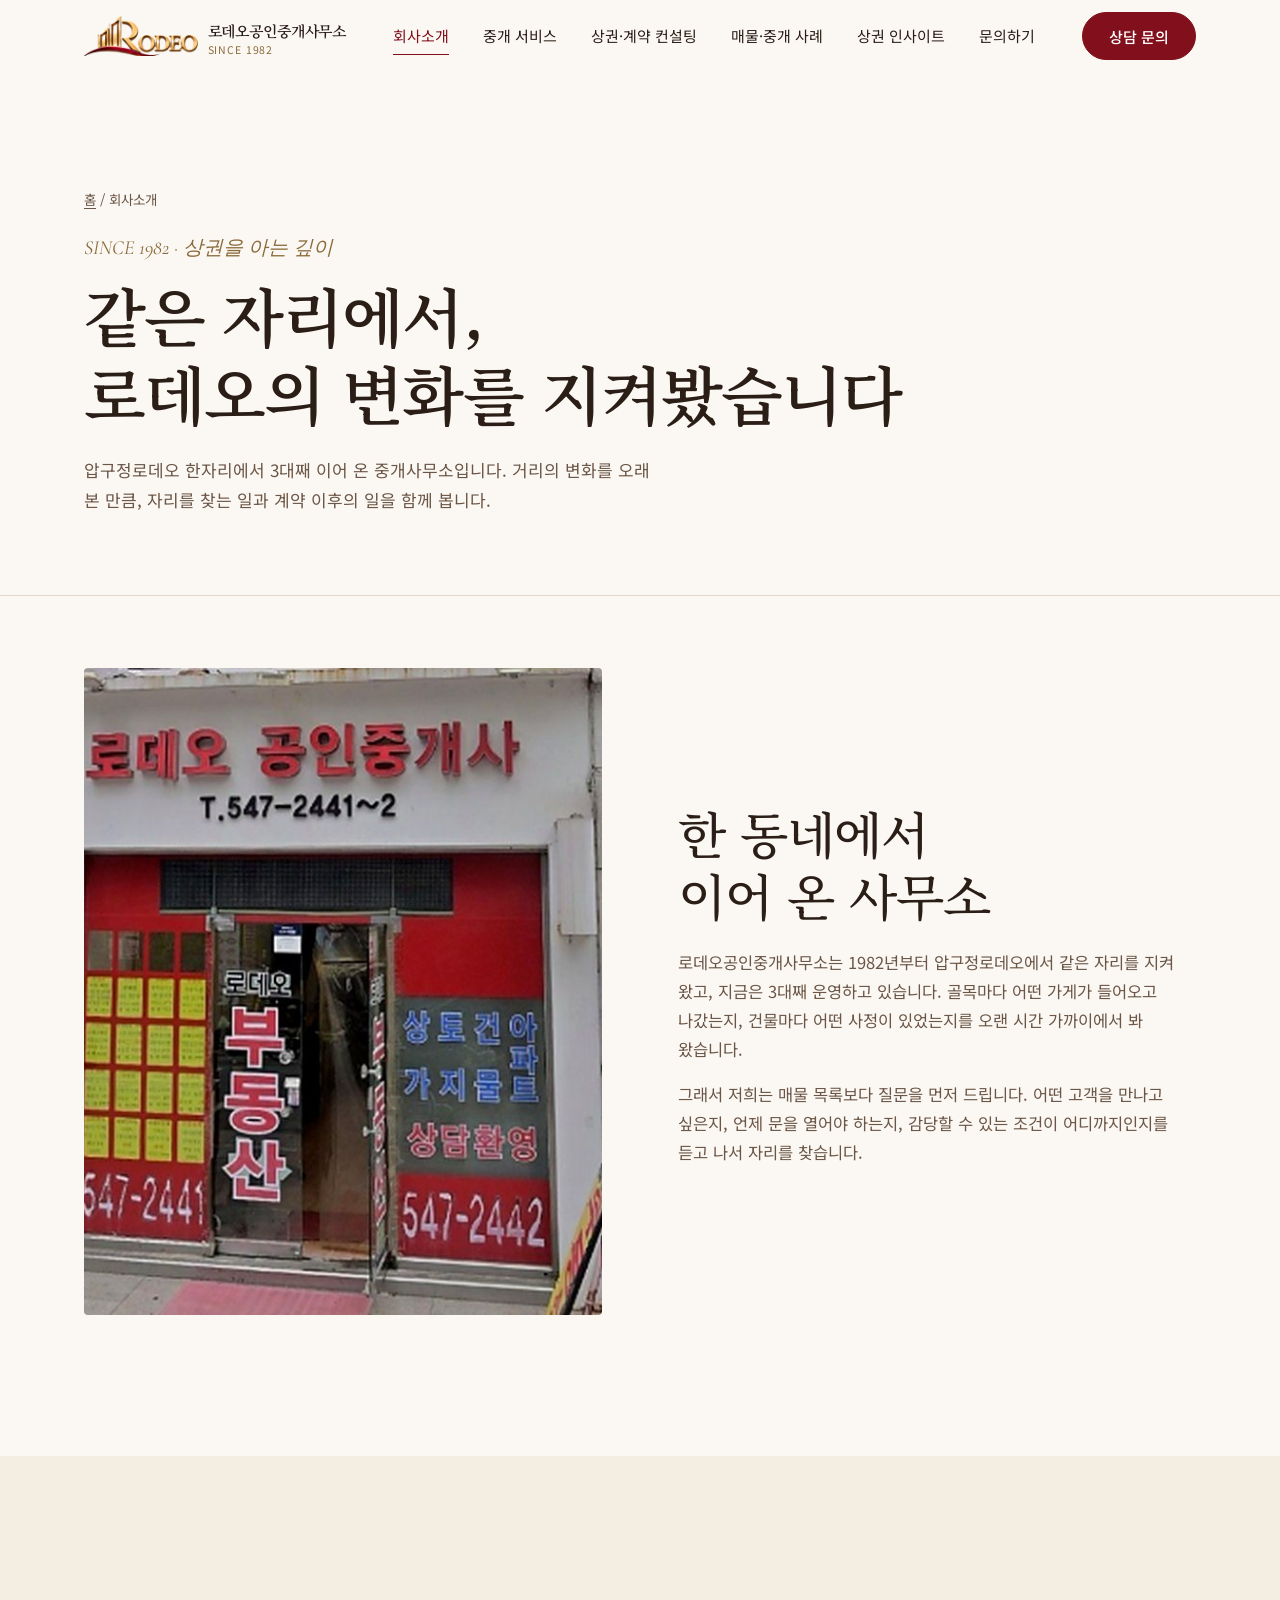
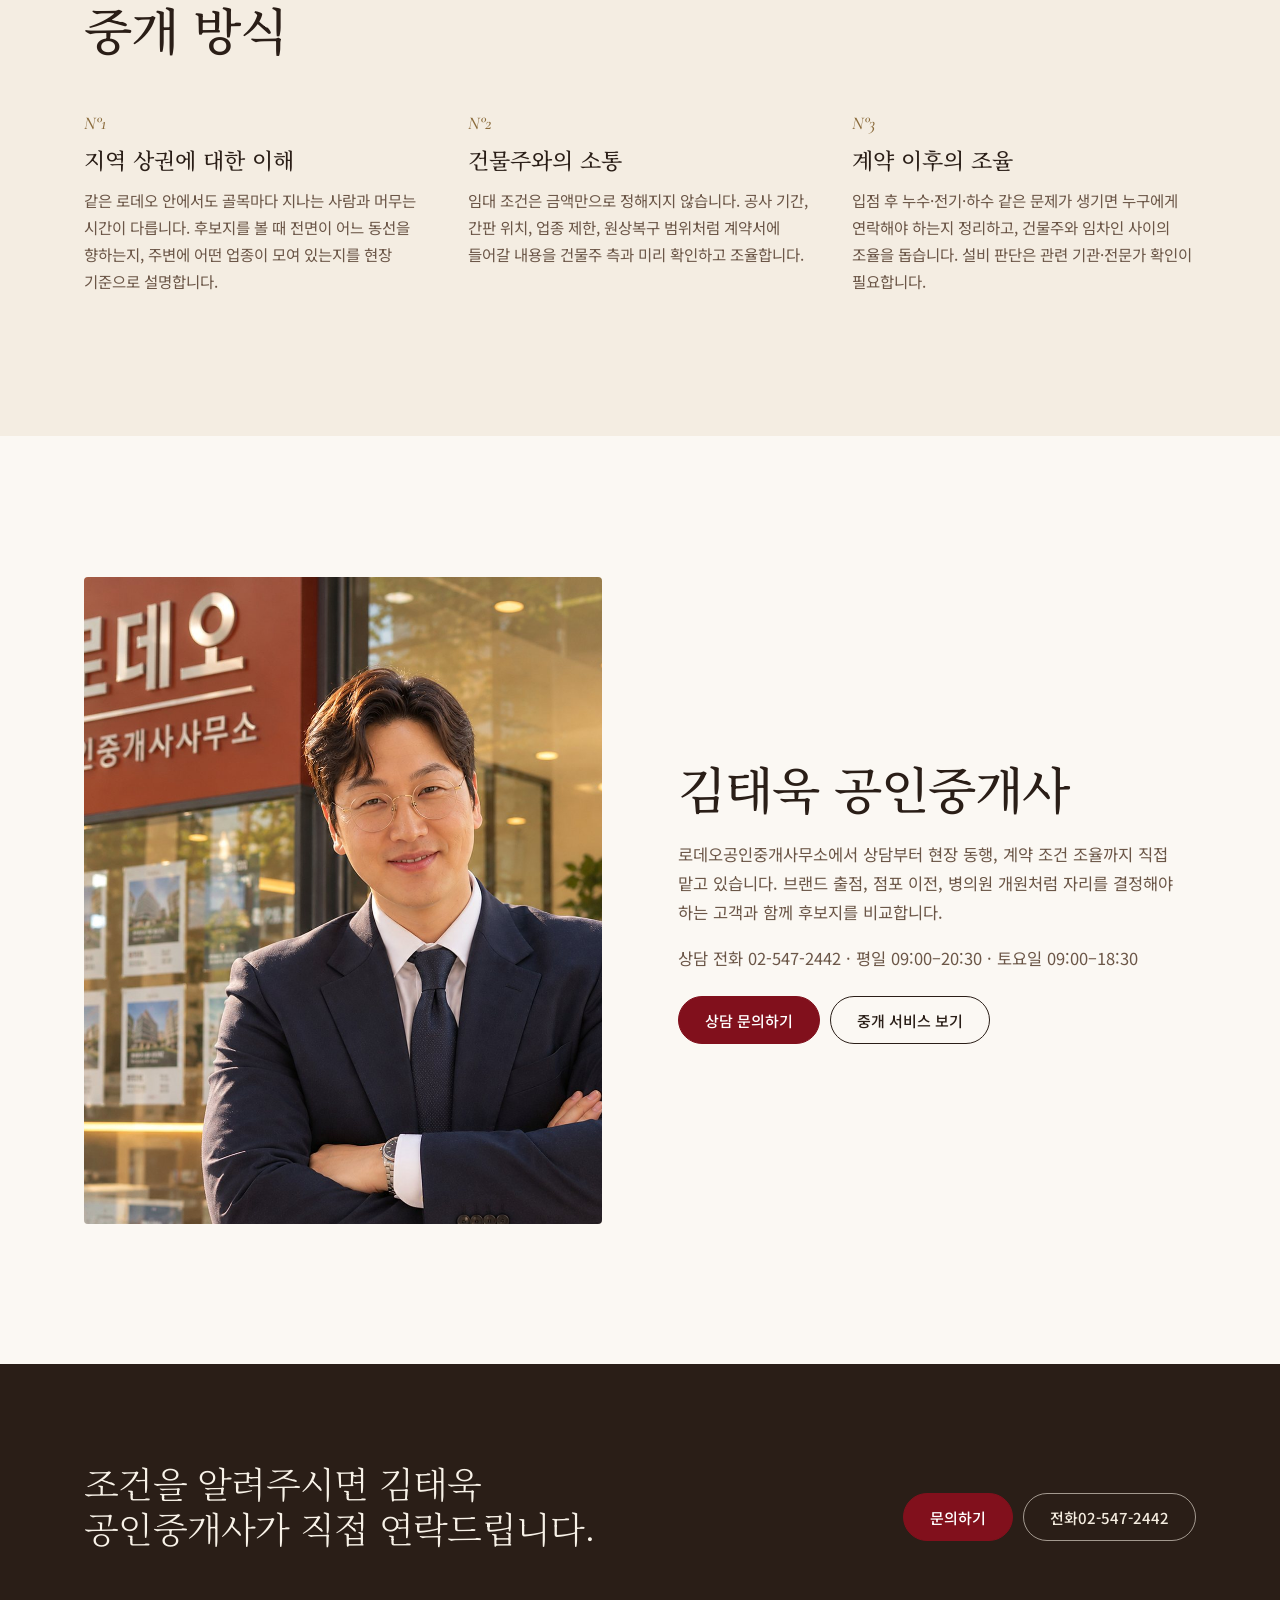
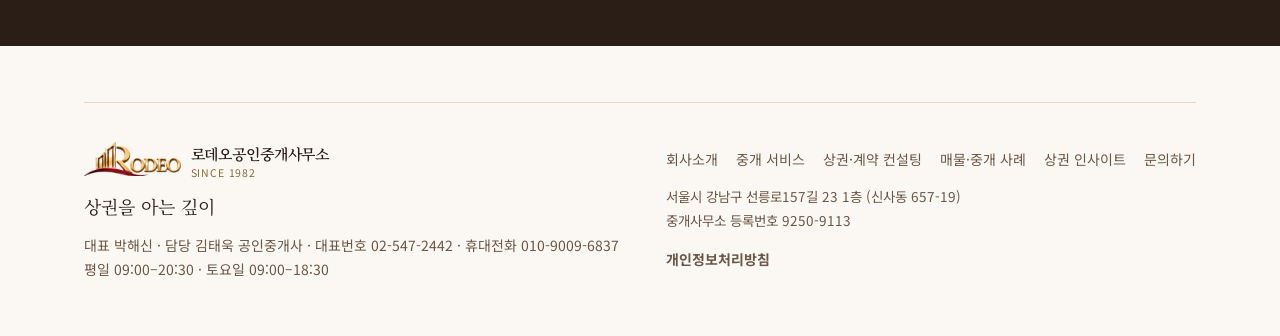
==== about.html @ 068cc987 "로데오 홈페이지 첫 배포: 7개 페이지, Pages CMS 설정, 상담 접수 연결 Co-Authored-By: Claude Opus 5.5 <noreply@anthropic.com" ====
<!DOCTYPE html>
<html lang="ko">
<head>
<meta charset="utf-8">
<meta name="viewport" content="width=device-width, initial-scale=1">
<title>회사소개 · 로데오공인중개사무소</title>
<meta name="description" content="1982년부터 압구정로데오에서 이어 온 로데오공인중개사무소의 역사와 중개 방식">
<link rel="icon" href="media/emblem-r.png">
<link rel="preconnect" href="https://fonts.googleapis.com">
<link rel="stylesheet" href="https://fonts.googleapis.com/css2?family=Cormorant+Garamond:ital,wght@0,500;1,400;1,500&family=Noto+Sans+KR:wght@400;500;700&family=Noto+Serif+KR:wght@300;400;500;600&display=swap">
<link rel="stylesheet" href="assets/site.css">
</head>
<body data-page="about">
<header class="site" id="top"><div class="wrap hd">
 <a class="logo" href="index.html" aria-label="로데오공인중개사무소 홈"><img src="media/logo-rodeo.png" alt="RODEO" width="114" height="40"><span class="lt"><span data-site="name">로데오공인중개사무소</span><small data-site="since">SINCE 1982</small></span></a>
 <nav class="main" aria-label="주 메뉴"><a href="about.html" aria-current=page>회사소개</a><a href="services.html">중개 서비스</a><a href="consulting.html">상권·계약 컨설팅</a><a href="projects.html">매물·중개 사례</a><a href="insights.html">상권 인사이트</a><a href="contact.html">문의하기</a></nav>
 <div class="hd-r"><a class="btn cta" href="contact.html">상담 문의</a><button class="menu-btn" id="menuBtn" aria-expanded="false" aria-controls="drawer">메뉴</button></div>
</div></header>
<div class="drawer" id="drawer"><a href="index.html">홈</a><a href="about.html" aria-current=page>회사소개</a><a href="services.html">중개 서비스</a><a href="consulting.html">상권·계약 컨설팅</a><a href="projects.html">매물·중개 사례</a><a href="insights.html">상권 인사이트</a><a href="contact.html">문의하기</a><a class="btn cta" href="contact.html">상담 문의</a></div>
<main>
<header class="phead" id="phead"><div class="wrap">
<p class="crumb"><a href="index.html">홈</a> / 회사소개</p>
<p class="eyebrow">SINCE 1982 · 상권을 아는 깊이</p>
<h1 class="ptitle" id="pTitle"></h1>
<p class="lead" id="pLead"></p>
</div></header>
<section class="sec"><div class="wrap split"><div id="histImg"></div><div class="prose"><h2 id="histTitle"></h2><div id="histText"></div></div></div></section>
<section class="sec tint"><div class="wrap"><h2 class="center-h">중개 방식</h2><div class="three" id="methods"></div></div></section>
<section class="sec"><div class="wrap split rev"><div class="prose"><h2 id="profTitle"></h2><div id="profText"></div>
 <p>상담 전화 <a data-tel href="tel:025472442" data-site="phone">02-547-2442</a> · <span data-site="hours"></span></p>
 <div class="acts"><a class="btn cta" href="contact.html">상담 문의하기</a><a class="btn" href="services.html">중개 서비스 보기</a></div></div><div id="profImg"></div></div></section>
<section class="ctaband"><div class="wrap ctab"><h2>조건을 알려주시면 김태욱 공인중개사가 직접 연락드립니다.</h2>
<div class="acts"><a class="btn cta" href="contact.html">문의하기</a><a class="btn light" data-tel href="tel:025472442">전화 <span data-site="phone">02-547-2442</span></a></div></div></section>
</main>
<footer><div class="wrap"><div class="ft">
 <div><a class="logo" href="index.html" aria-label="로데오공인중개사무소 홈"><img src="media/logo-rodeo.png" alt="RODEO" width="114" height="40"><span class="lt"><span data-site="name">로데오공인중개사무소</span><small data-site="since">SINCE 1982</small></span></a><p class="slogan" data-site="slogan">상권을 아는 깊이</p><p>대표 <span data-site="representative">박해신</span> · 담당 <span data-site="broker">김태욱</span> 공인중개사 · 대표번호 <a data-tel href="tel:025472442" data-site="phone">02-547-2442</a> · 휴대전화 <span data-site="mobile">010-9009-6837</span><br><span data-site="hours">평일 09:00–20:30 · 토요일 09:00–18:30</span></p></div>
 <div><nav aria-label="하단 메뉴"><a href="about.html">회사소개</a><a href="services.html">중개 서비스</a><a href="consulting.html">상권·계약 컨설팅</a><a href="projects.html">매물·중개 사례</a><a href="insights.html">상권 인사이트</a><a href="contact.html">문의하기</a></nav><p class="legal" id="legal"></p><p><a href="privacy.html"><b>개인정보처리방침</b></a></p></div>
</div></div></footer>
<div class="bar"><a class="btn" data-tel href="tel:025472442">전화하기</a><a class="btn cta" href="contact.html">상담 문의</a></div>
<script src="assets/site.js"></script>
</body>
</html>
---- assets/site.css ----
/* VOICE: 조용하고 확신 있는, 한 사람이 직접 건네는 말투 (호스트 중심 + 럭셔리 레지던스의 차분함)
   IDEA: 압구정로데오 가로수 사이로 떨어지는 오후 햇빛이 종이 건축 모형 같은 거리 위에 그늘을 드리우는 장면
   PICTURE: 흰 종이로 접은 듯한 로데오 거리 상가 파사드 모형, 그 위를 천천히 흐르는 나뭇잎 그늘, 버건디 차양 하나
   COLOUR and TYPE: 페이퍼 화이트 바탕, 에스프레소 글자, 샴페인 골드 광택 약간, 버건디는 행동 버튼에만 / Noto Serif KR 300 대형 + Noto Sans KR + Cormorant 이탤릭 N°
   LAYOUT: 넓은 여백의 에디토리얼 세로 흐름, 큰 그림과 짧은 문장이 번갈아, 서비스는 N° 카탈로그 목록 */
:root{color-scheme:light dark;
--bg:light-dark(#FBF8F3,#1E1611);--bg2:light-dark(#F4EDE2,#2A1E17);--ink:light-dark(#2A1E17,#F4ECDF);
--soft:light-dark(#6B5647,#C7B6A2);--line:light-dark(#E3D8C8,#3E2F25);--gold:#B8935A;--gold-ink:light-dark(#8A6A3A,#D2B07A);
--cta:light-dark(#81101C,#B8303C);--paper:light-dark(#FFFFFF,#E9E1D4);--shade:light-dark(rgba(67,41,26,.16),rgba(0,0,0,.42));
--serif:'Noto Serif KR',serif;--sans:'Noto Sans KR',system-ui,sans-serif;--latin:'Cormorant Garamond',serif}
:root[data-theme=light]{color-scheme:light}:root[data-theme=dark]{color-scheme:dark}
*{box-sizing:border-box;min-width:0}
html{scroll-behavior:smooth;scroll-padding-top:80px}
body{margin:0;background:var(--bg);color:var(--ink);font:400 16px/1.75 var(--sans);word-break:keep-all;overflow-x:clip}
a{color:inherit;text-decoration:none}
:focus-visible{outline:2px solid var(--cta);outline-offset:3px}
.wrap{max-width:1240px;margin:0 auto;padding:0 max(5vw,20px)}
.btn{white-space:nowrap;display:inline-flex;align-items:center;justify-content:center;min-height:48px;padding:0 26px;border-radius:999px;font:500 15px var(--sans);cursor:pointer;border:1px solid var(--ink);background:transparent;color:var(--ink);transition:background .2s,color .2s}
.btn:hover{background:var(--ink);color:var(--bg)}
.btn.cta{background:var(--cta);border-color:var(--cta);color:#fff}
.btn.cta:hover{filter:brightness(1.12);background:var(--cta);color:#fff}
.no{font:italic 500 18px var(--latin);color:var(--gold-ink)}
h2{font:300 clamp(30px,4.2vw,50px)/1.25 var(--serif);letter-spacing:-.02em;margin:0;text-wrap:balance}
.lead{font-size:17px;color:var(--soft);max-width:34em}
.ph-note{font-size:13px;color:var(--soft)}

/* header */
header.site{position:sticky;top:0;z-index:20;background:color-mix(in srgb,var(--bg) 88%,transparent);backdrop-filter:blur(10px);border-bottom:1px solid transparent;transition:border-color .3s}
header.site.scrolled{border-color:var(--line)}
.hd{display:flex;align-items:center;justify-content:space-between;height:72px}
.logo{display:flex;flex-direction:column;line-height:1}
.logo b{font:600 26px var(--latin);letter-spacing:.14em;color:var(--gold-ink)}
.logo span{font-size:10.5px;letter-spacing:.08em;color:var(--soft);margin-top:4px}
nav.main{display:flex;gap:34px;font-size:15px}
nav.main a{position:relative;padding:6px 0}
nav.main a::after{content:"";position:absolute;left:0;right:100%;bottom:0;height:1px;background:var(--ink);transition:right .25s}
nav.main a:hover::after{right:0}
.hd-r{display:flex;align-items:center;gap:14px}
.menu-btn{display:none;min-height:44px;padding:0 16px;border-radius:999px;border:1px solid var(--line);background:none;color:var(--ink);font:500 14px var(--sans);cursor:pointer}
.drawer{position:fixed;inset:72px 0 0;background:var(--bg);z-index:19;padding:32px max(5vw,20px);display:none;flex-direction:column;gap:6px}
.drawer.open{display:flex}
.drawer a{font:300 28px/1.9 var(--serif);border-bottom:1px solid var(--line)}
.drawer .btn{margin-top:24px;font-size:16px}

/* hero */
.hero{position:relative;overflow:hidden;padding:clamp(48px,8vw,110px) 0 0}
.hero .place{font:italic 400 clamp(18px,2vw,24px) var(--latin);color:var(--gold-ink);margin:0 0 28px}
.hero h1{font:300 clamp(32px,5.4vw,78px)/1.2 var(--serif);letter-spacing:-.035em;margin:0}
.hero h1 .l{display:block;overflow:hidden}
.hero h1 .l>span{display:block;animation:rise 1.1s cubic-bezier(.2,.7,.1,1) both}
.hero h1 .l:nth-child(2)>span{animation-delay:.18s}
.hero h1 .l:nth-child(3)>span{animation-delay:.36s;font-weight:400}
@keyframes rise{from{transform:translateY(105%);opacity:0}to{transform:none;opacity:1}}
.hero-row{display:flex;flex-wrap:wrap;justify-content:space-between;align-items:flex-end;gap:28px;margin-top:40px}
.hero-row .lead{margin:0;animation:fade 1s .7s both}
.hero-row .acts{display:flex;gap:10px;flex-wrap:wrap;animation:fade 1s .85s both}
@keyframes fade{from{opacity:0}to{opacity:1}}
.street{position:relative;margin-top:clamp(8px,2vw,24px);aspect-ratio:1440/440;min-height:240px}
.street svg{position:absolute;inset:0;width:100%;height:100%;display:block}
.leaves{position:absolute;inset:-6%;pointer-events:none;mix-blend-mode:multiply;filter:blur(22px);opacity:.6;animation:drift 22s ease-in-out infinite alternate}
:root[data-theme=dark] .leaves{mix-blend-mode:normal}
.leaves i{position:absolute;border-radius:50%;background:var(--shade)}
@keyframes drift{0%{transform:translate3d(0,0,0) rotate(0)}50%{transform:translate3d(-3%,1.5%,0) rotate(1.2deg)}100%{transform:translate3d(2%,-1%,0) rotate(-1deg)}}
.street .cap{position:absolute;right:max(5vw,20px);bottom:14px;font-size:12.5px;color:var(--soft);background:color-mix(in srgb,var(--bg) 80%,transparent);padding:2px 10px;border-radius:999px}

/* marquee */
.marq{border-block:1px solid var(--line);overflow:hidden;padding:22px 0;background:var(--bg2)}
.marq .tr{display:flex;width:max-content;animation:mq 46s linear infinite}
.marq p{margin:0;padding-right:56px;font:300 clamp(22px,3vw,34px) var(--serif);white-space:nowrap}
.marq p em{font:italic 400 1.05em var(--latin);color:var(--gold-ink);padding:0 22px}
@keyframes mq{to{transform:translateX(-50%)}}

/* host */
.sec{padding:clamp(72px,11vw,150px) 0}
.host{display:grid;grid-template-columns:minmax(0,5fr) minmax(0,6fr);gap:clamp(32px,6vw,96px);align-items:center}
.host h2 small{display:block;font:italic 400 22px var(--latin);color:var(--gold-ink);margin-bottom:14px;letter-spacing:0}
.host p{color:var(--soft);font-size:17px}
.facts{display:grid;grid-template-columns:repeat(2,minmax(0,1fr));gap:22px;margin:36px 0 36px;padding-top:28px;border-top:1px solid var(--line)}
.facts b{display:block;font:300 clamp(30px,3.4vw,42px)/1.1 var(--serif);color:var(--ink)}
.facts span{font-size:14px;color:var(--soft)}
.mosaic{display:grid;grid-template-columns:repeat(6,minmax(0,1fr));grid-auto-rows:minmax(70px,auto);gap:12px}
.ph{position:relative;background:linear-gradient(135deg,var(--bg2),color-mix(in srgb,var(--bg2) 70%,var(--gold) 30%));border-radius:4px;overflow:hidden;display:flex;align-items:flex-end;padding:12px}
.ph::before{content:"";position:absolute;inset:0;background:radial-gradient(60% 50% at 30% 30%,rgba(255,255,255,.35),transparent 70%)}
.ph span{position:relative;font-size:12.5px;color:var(--soft)}
.m1{grid-column:1/5;grid-row:span 4}.m2{grid-column:5/7;grid-row:span 2}.m3{grid-column:5/7;grid-row:span 2}

/* services */
.svc-head{display:flex;flex-wrap:wrap;justify-content:space-between;align-items:flex-end;gap:20px;margin-bottom:48px}
.svc{list-style:none;margin:0;padding:0;border-top:1px solid var(--ink)}
.svc li{border-bottom:1px solid var(--line)}
.svc a{display:grid;grid-template-columns:80px minmax(0,1.1fr) minmax(0,1fr) 40px;gap:24px;align-items:baseline;padding:30px 0;transition:padding .35s,background .35s}
.svc a:hover{padding-left:16px;background:var(--bg2)}
.svc h3{margin:0;font:400 clamp(22px,2.4vw,30px)/1.35 var(--serif)}
.svc p{margin:0;color:var(--soft);font-size:15.5px}
.svc .ar{justify-self:end;font:400 22px var(--latin);color:var(--gold-ink);transition:transform .3s}
.svc a:hover .ar{transform:translateX(6px)}
.svc li.core h3{font-weight:600}
.svc li.core .tag{display:inline-block;margin-left:10px;font:500 12px var(--sans);color:var(--cta);border:1px solid currentColor;border-radius:999px;padding:1px 10px;vertical-align:middle}

/* belief */
.belief{background:#2A1E17;color:#F4ECDF;position:relative;overflow:hidden}
.belief .leaves{mix-blend-mode:normal;opacity:.5;inset:-20% -6% -6%}.belief .leaves i{background:rgba(184,147,90,.18)}
.belief .q{position:relative;font:300 clamp(28px,4.4vw,56px)/1.4 var(--serif);letter-spacing:-.02em;margin:0 0 56px;max-width:18em;text-wrap:balance}
.belief .q::before{content:"“";display:block;font:400 90px/0.6 var(--latin);color:var(--gold);margin-bottom:24px}
.pillars{position:relative;display:grid;grid-template-columns:repeat(3,minmax(0,1fr));gap:40px;border-top:1px solid rgba(184,147,90,.35);padding-top:36px}
.pillars h3{margin:6px 0 8px;font:400 22px var(--serif);color:#F8F2E8}
.pillars p{margin:0;color:#C9B9A4;font-size:15px}
.pillars .no{color:var(--gold)}
.sign{position:relative;margin-top:48px;color:#C9B9A4;font-size:14px}
.sign b{font:400 20px var(--serif);color:var(--gold);margin-right:10px}

/* projects */
.prj-empty{display:grid;grid-template-columns:repeat(3,minmax(0,1fr));gap:20px;margin-top:44px}
.prj-empty .card{border:1px dashed var(--line);border-radius:4px;padding:16px}
.prj-empty .ph{aspect-ratio:4/3;margin-bottom:16px}
.prj-empty h3{margin:4px 0;font:400 19px var(--serif);color:var(--soft)}
.prj-empty p{margin:0;font-size:14px;color:var(--soft)}

/* consult */
.consult{background:var(--bg2)}
.cs{display:grid;grid-template-columns:minmax(0,5fr) minmax(0,6fr);gap:clamp(32px,6vw,96px)}
.steps{list-style:none;padding:0;margin:40px 0}
.steps li{display:flex;gap:18px;padding:16px 0;border-top:1px solid var(--line)}
.steps h4{margin:0;font:500 16px var(--sans)}
.steps p{margin:2px 0 0;font-size:14.5px;color:var(--soft)}
.tel b{display:block;font:300 34px/1.3 var(--serif)}
.tel span{font-size:14.5px;color:var(--soft)}
form{background:var(--bg);border-radius:6px;padding:clamp(24px,4vw,48px)}
form h3{margin:0 0 6px;font:400 26px var(--serif)}
.hint{margin:0 0 28px;font-size:14px;color:var(--soft)}
.grid2{display:grid;grid-template-columns:repeat(2,minmax(0,1fr));gap:16px}
.f{margin-bottom:16px}
.f label,.f .lab{display:block;font-size:14px;font-weight:500;margin-bottom:8px}
.f i{font-style:normal;color:var(--cta)}
input[type=text],input[type=tel],textarea{width:100%;font:16px var(--sans);color:var(--ink);background:transparent;border:0;border-bottom:1px solid var(--soft);padding:10px 2px;border-radius:0}
input:focus,textarea:focus{outline:none;border-bottom-color:var(--cta);box-shadow:0 1px 0 var(--cta)}
textarea{min-height:96px;resize:vertical}
.err{display:none;font-size:13px;color:var(--cta);margin-top:6px}
.f.bad .err{display:block}
.chips{display:flex;flex-wrap:wrap;gap:8px}
.chip{min-height:44px;padding:0 18px;border-radius:999px;border:1px solid var(--line);background:none;color:var(--ink);font:15px var(--sans);cursor:pointer}
.chip[aria-pressed=true]{background:var(--ink);color:var(--bg);border-color:var(--ink)}
.agree{display:flex;gap:10px;align-items:flex-start;font-size:14px;color:var(--soft);margin:22px 0}
.agree input{width:20px;height:20px;margin-top:3px;accent-color:#81101C;flex:none}
form .btn.cta{width:100%;min-height:56px;font-size:16px}
.done{display:none;padding:28px 0}
.done h3{font:400 26px var(--serif);margin:0 0 10px}
.done p{color:var(--soft);margin:0}
.demo{margin-top:14px;font-size:13px;color:var(--soft)}

footer{padding:56px 0 40px;font-size:14px;color:var(--soft)}
.ft{display:flex;flex-wrap:wrap;justify-content:space-between;gap:24px;border-top:1px solid var(--line);padding-top:36px}
.ft .pend{color:var(--cta)}
.bar{display:none}

@media(max-width:960px){
 nav.main,.hd-r .btn{display:none}.menu-btn{display:inline-flex;align-items:center}
 .host,.cs{grid-template-columns:minmax(0,1fr)}
 .svc a{grid-template-columns:56px minmax(0,1fr) 28px}.svc p{grid-column:2/3}
 .pillars,.prj-empty{grid-template-columns:minmax(0,1fr)}
}
@media(max-width:600px){
 .hero-row .acts{width:100%;flex-direction:column}
 .street{aspect-ratio:auto;height:280px}
 .grid2{grid-template-columns:minmax(0,1fr)}
 .facts b{font-size:30px}
 .bar{display:grid;grid-template-columns:1fr 1.4fr;gap:8px;position:fixed;left:0;right:0;bottom:0;z-index:18;padding:10px 14px calc(10px + env(safe-area-inset-bottom));background:var(--bg);border-top:1px solid var(--line)}
 footer{padding-bottom:110px}
 .street .cap{display:none}
}
@media(prefers-reduced-motion:reduce){*,*::before,*::after{animation:none!important;transition:none!important}html{scroll-behavior:auto}}

.logo small{font-size:10px;letter-spacing:.06em;color:var(--gold-ink);margin-top:3px}
nav.main a[aria-current=page]{color:var(--cta)}
nav.main a[aria-current=page]::after{right:0;background:var(--cta)}
.page[hidden]{display:none!important}
[tabindex="-1"]:focus{outline:none}
.phead+.sec{padding-top:clamp(40px,6vw,72px)}
.page{animation:fade .5s both}
.phead{padding:clamp(56px,9vw,120px) 0 clamp(32px,5vw,64px);border-bottom:1px solid var(--line)}
.crumb{font-size:13.5px;color:var(--soft);margin:0 0 22px}.crumb a{text-decoration:underline;text-underline-offset:3px}
.eyebrow{font:italic 400 20px var(--latin);color:var(--gold-ink);margin:0 0 14px}
.ptitle{font:600 clamp(32px,5vw,64px)/1.22 var(--serif);letter-spacing:-.03em;margin:0 0 24px;text-wrap:balance}
.sec h2,.center-h{font-weight:500}
.tint{background:var(--bg2)}
.split{display:grid;grid-template-columns:minmax(0,1fr) minmax(0,1fr);gap:clamp(32px,6vw,88px);align-items:center}
.split.rev>div:first-child{order:2}
.ph.tall{aspect-ratio:4/5}
.prose h2{margin-bottom:22px}.prose h3{font:500 20px var(--serif);margin:28px 0 10px}
.prose p{color:var(--soft);font-size:16.5px;max-width:36em}
.acts{display:flex;flex-wrap:wrap;gap:10px;margin-top:24px}
.center-h{margin-bottom:48px}
.three{display:grid;grid-template-columns:repeat(3,minmax(0,1fr));gap:40px}
.three h3{font:500 22px var(--serif);margin:8px 0 12px}.three p{color:var(--soft);margin:0;font-size:15.5px}
.ctaband{background:#2A1E17;color:#F4ECDF;padding:clamp(56px,8vw,96px) 0}
.ctab{display:flex;flex-wrap:wrap;justify-content:space-between;align-items:center;gap:24px}
.ctab h2{font-size:clamp(24px,3vw,36px);max-width:20em;color:#F8F2E8}
.btn.light{border-color:rgba(244,236,223,.6);color:#F4ECDF}.btn.light:hover{background:#F4ECDF;color:#2A1E17}
.jump{display:flex;flex-wrap:wrap;gap:8px;margin-bottom:48px}
.jump a{padding:10px 18px;border:1px solid var(--line);border-radius:999px;font-size:14.5px;min-height:44px;display:inline-flex;align-items:center}
.jump a:hover{border-color:var(--ink)}
.svcd{border-top:1px solid var(--ink);padding:44px 0 56px;scroll-margin-top:90px}
.svcd-h{display:flex;gap:20px;align-items:baseline;margin-bottom:28px}
.svcd dl{display:grid;grid-template-columns:repeat(3,minmax(0,1fr));gap:32px;margin:0 0 32px}
.svcd dt{font-weight:500;font-size:14px;color:var(--gold-ink);margin-bottom:10px}
.svcd dd{margin:0;color:var(--soft);font-size:15.5px}
.svcd ul,.checks{margin:0;padding-left:1.1em}.svcd li,.checks li{margin-bottom:6px;color:var(--soft)}
.flow{list-style:none;padding:0;margin:40px 0 0;display:grid;grid-template-columns:repeat(4,minmax(0,1fr));gap:0;counter-reset:f}
.flow li{padding:28px 24px 28px 0;border-top:2px solid var(--ink);position:relative}
.flow li+li{padding-left:24px;border-left:1px solid var(--line)}
.flow h3{font:500 20px/1.4 var(--serif);margin:10px 0 10px}.flow p{margin:0;color:var(--soft);font-size:15px}
.scroll{overflow-x:auto;margin-top:28px}
.cmp{width:100%;border-collapse:collapse;min-width:640px;font-size:15px}
.cmp th,.cmp td{text-align:left;padding:16px 14px;border-bottom:1px solid var(--line);vertical-align:top}
.cmp th{font-weight:500;font-size:14px;color:var(--gold-ink);border-bottom:1px solid var(--ink)}
.cmp td:first-child{font-weight:500;white-space:nowrap}
.cmp td.blank{color:var(--soft);font-style:italic;background:color-mix(in srgb,var(--bg) 60%,transparent)}
.note{font-size:13.5px;color:var(--soft);border-left:2px solid var(--gold);padding-left:12px;margin:18px 0}
.filters{display:flex;flex-wrap:wrap;gap:8px;margin-bottom:32px}
.filters button{min-height:44px;padding:0 18px;border-radius:999px;border:1px solid var(--line);background:none;color:var(--ink);font:15px var(--sans);cursor:pointer}
.filters button[aria-selected=true]{background:var(--ink);color:var(--bg);border-color:var(--ink)}
.cases{display:grid;grid-template-columns:repeat(3,minmax(0,1fr));gap:24px}
.ccard{display:block;border:1px solid var(--line);border-radius:4px;overflow:hidden;background:var(--bg)}
.ccard .bd{padding:18px 20px 22px}.ccard h3{font:500 19px/1.45 var(--serif);margin:6px 0 8px}.ccard p{margin:0;font-size:14.5px;color:var(--soft)}
.ccard:hover h3{text-decoration:underline;text-underline-offset:4px}
.empty{color:var(--soft);padding:24px 0}
.case{align-items:start;margin-top:36px}
.poster{position:relative;display:block;width:100%;padding:0;border:0;background:none;cursor:zoom-in;border-radius:4px;overflow:hidden}
.poster .zoom{position:absolute;right:12px;top:12px;background:var(--ink);color:var(--bg);font-size:13px;padding:6px 12px;border-radius:999px}
.thumbs{display:grid;grid-template-columns:1fr 1fr;gap:12px;margin-top:12px}
.spec{display:grid;grid-template-columns:repeat(2,minmax(0,1fr));gap:0;margin:0;border-top:1px solid var(--line)}
.spec div{padding:12px 0;border-bottom:1px solid var(--line)}
.spec dt{font-size:13px;color:var(--gold-ink)}.spec dd{margin:2px 0 0;font-size:16px}
.spec .pending{color:var(--cta);font-size:14px}
.lightbox{position:fixed;inset:0;z-index:50;background:rgba(20,14,10,.82);display:flex;align-items:center;justify-content:center;padding:20px}
.lightbox[hidden]{display:none}
.lb-in{width:min(520px,100%);position:relative}
.lb-in .ph{background:#F4EDE2}
.lb-x{position:absolute;top:-56px;right:0;color:#fff;border-color:#fff}
.acards{display:grid;grid-template-columns:repeat(3,minmax(0,1fr));gap:24px}
.acard{border-top:2px solid var(--ink);padding:24px 0}
.acard h3{font:500 22px/1.45 var(--serif);margin:10px 0 12px}.acard p{color:var(--soft);font-size:15px;margin:0 0 18px}
.more{font-weight:500;border-bottom:1px solid currentColor;padding-bottom:2px}
.article{max-width:760px}
.atitle{font:600 clamp(28px,4vw,44px)/1.3 var(--serif)!important;margin:0 0 16px}
.abody h3{margin-top:36px}
.privacy{margin-top:40px;padding-top:24px;border-top:1px solid var(--line)}
.privacy h3{font:500 18px var(--serif);margin:0 0 8px}.privacy p{color:var(--soft);font-size:14.5px}
select{width:100%;font:16px var(--sans);color:var(--ink);background:transparent;border:0;border-bottom:1px solid var(--soft);padding:10px 2px;min-height:44px}
.draft{margin-top:28px;padding-top:24px;border-top:1px solid var(--line)}
.status{font-weight:500;padding:10px 14px;border-radius:4px;background:var(--bg2);margin:0 0 14px}
.status.sent{color:var(--cta)}
#draftText{min-height:180px;border:1px solid var(--line);padding:12px;border-radius:4px;font-size:15px}
.teaser{display:grid;grid-template-columns:minmax(0,1.2fr) minmax(0,1fr);gap:40px;align-items:center}
.teaser h3{font:500 clamp(22px,2.6vw,30px)/1.4 var(--serif);margin:8px 0 10px}.teaser p{color:var(--soft)}
.teaser:hover h3{text-decoration:underline;text-underline-offset:5px}
.mcta{background:var(--bg);border-radius:6px;padding:clamp(24px,4vw,48px);align-self:start}
.mcta h3{font:500 26px var(--serif);margin:0 0 10px}.mcta p{color:var(--soft)}
footer .slogan{font:400 18px var(--serif);color:var(--ink);margin:14px 0 4px}
footer nav{display:flex;flex-wrap:wrap;gap:6px 18px;margin-top:8px}
@media(max-width:960px){.split,.teaser{grid-template-columns:minmax(0,1fr)}.split.rev>div:first-child{order:0}
 .three,.svcd dl,.cases,.acards{grid-template-columns:minmax(0,1fr)}
 .flow{grid-template-columns:repeat(2,minmax(0,1fr))}.flow li:nth-child(3){padding-left:0;border-left:0}}
@media(max-width:600px){.flow{grid-template-columns:minmax(0,1fr)}.flow li,.flow li+li{padding-left:0;border-left:0}.spec{grid-template-columns:minmax(0,1fr)}.ctab .acts{width:100%}}

.logo{flex-direction:row;align-items:center;gap:10px}
.logo img{height:40px;width:auto}
.logo .lt{display:flex;flex-direction:column;line-height:1.1}
.logo .lt span{font:600 15px var(--serif);color:var(--ink);letter-spacing:-.01em;margin:0}
.logo .lt small{font-size:10.5px;color:var(--gold-ink);letter-spacing:.08em;margin-top:3px}
.img{display:block;width:100%;height:100%;object-fit:cover;object-position:center 22%;border-radius:4px;background:var(--bg2)}
.img.tall{aspect-ratio:4/5;height:auto}.img.r43{aspect-ratio:4/3;height:auto}.img.r34{aspect-ratio:3/4;height:auto}.img.r169{aspect-ratio:16/9;height:auto}
.mosaic{grid-auto-rows:auto}.mosaic .m1{grid-column:1/5;aspect-ratio:4/5;height:auto}.mosaic .m2{grid-column:5/7;align-self:end;aspect-ratio:3/4;height:auto}
.loadfail{background:#81101C;color:#fff;padding:12px 20px;margin:0;text-align:center}
.sources{margin-top:32px;padding-top:16px;border-top:1px solid var(--line)}.sources h3{font:500 16px var(--sans)}.sources li{color:var(--soft);font-size:14.5px}
.svcimg{margin-bottom:24px;max-width:520px}
.poster:disabled{cursor:default}
.lb-in img{width:100%;max-height:82vh;object-fit:contain;display:block;border-radius:4px;background:#F4EDE2}
footer .logo img{height:34px}
[hidden]{display:none!important}
[data-site=phone],[data-site=mobile]{white-space:nowrap}
.done:not([hidden]){display:block}
.hp{position:absolute;left:-9999px;width:1px;height:1px;overflow:hidden}
.fh{font:500 26px var(--serif)!important;margin:0 0 6px}
.consent details{margin:8px 0 4px;font-size:14.5px}.consent summary{cursor:pointer;color:var(--soft);text-decoration:underline;text-underline-offset:3px;min-height:32px}
.ctable{margin:12px 0 0;border-top:1px solid var(--line)}.ctable div{display:grid;grid-template-columns:7em minmax(0,1fr);gap:12px;padding:10px 0;border-bottom:1px solid var(--line)}
.ctable dt{color:var(--gold-ink);font-size:13.5px}.ctable dd{margin:0;font-size:14.5px}
.status{margin:16px 0 0}.status.ok{background:#E7F1E4;color:#24451C}.status.bad{background:#F6E1E1;color:#81101C}
.done h3{font:500 24px var(--serif);margin:0 0 8px}
.legal{font-size:13.5px}
.policy{max-width:820px}.policy h2{font:500 22px var(--serif)!important;margin:40px 0 12px}.policy table{width:100%;min-width:560px;border-collapse:collapse;font-size:14.5px;margin:8px 0}.policy th,.policy td{border-bottom:1px solid var(--line);padding:10px 8px;text-align:left;vertical-align:top}.policy th{color:var(--gold-ink);font-weight:500}.policy p,.policy li{color:var(--soft)}
.emblem{width:88px;height:auto;margin-bottom:12px;border-radius:8px}
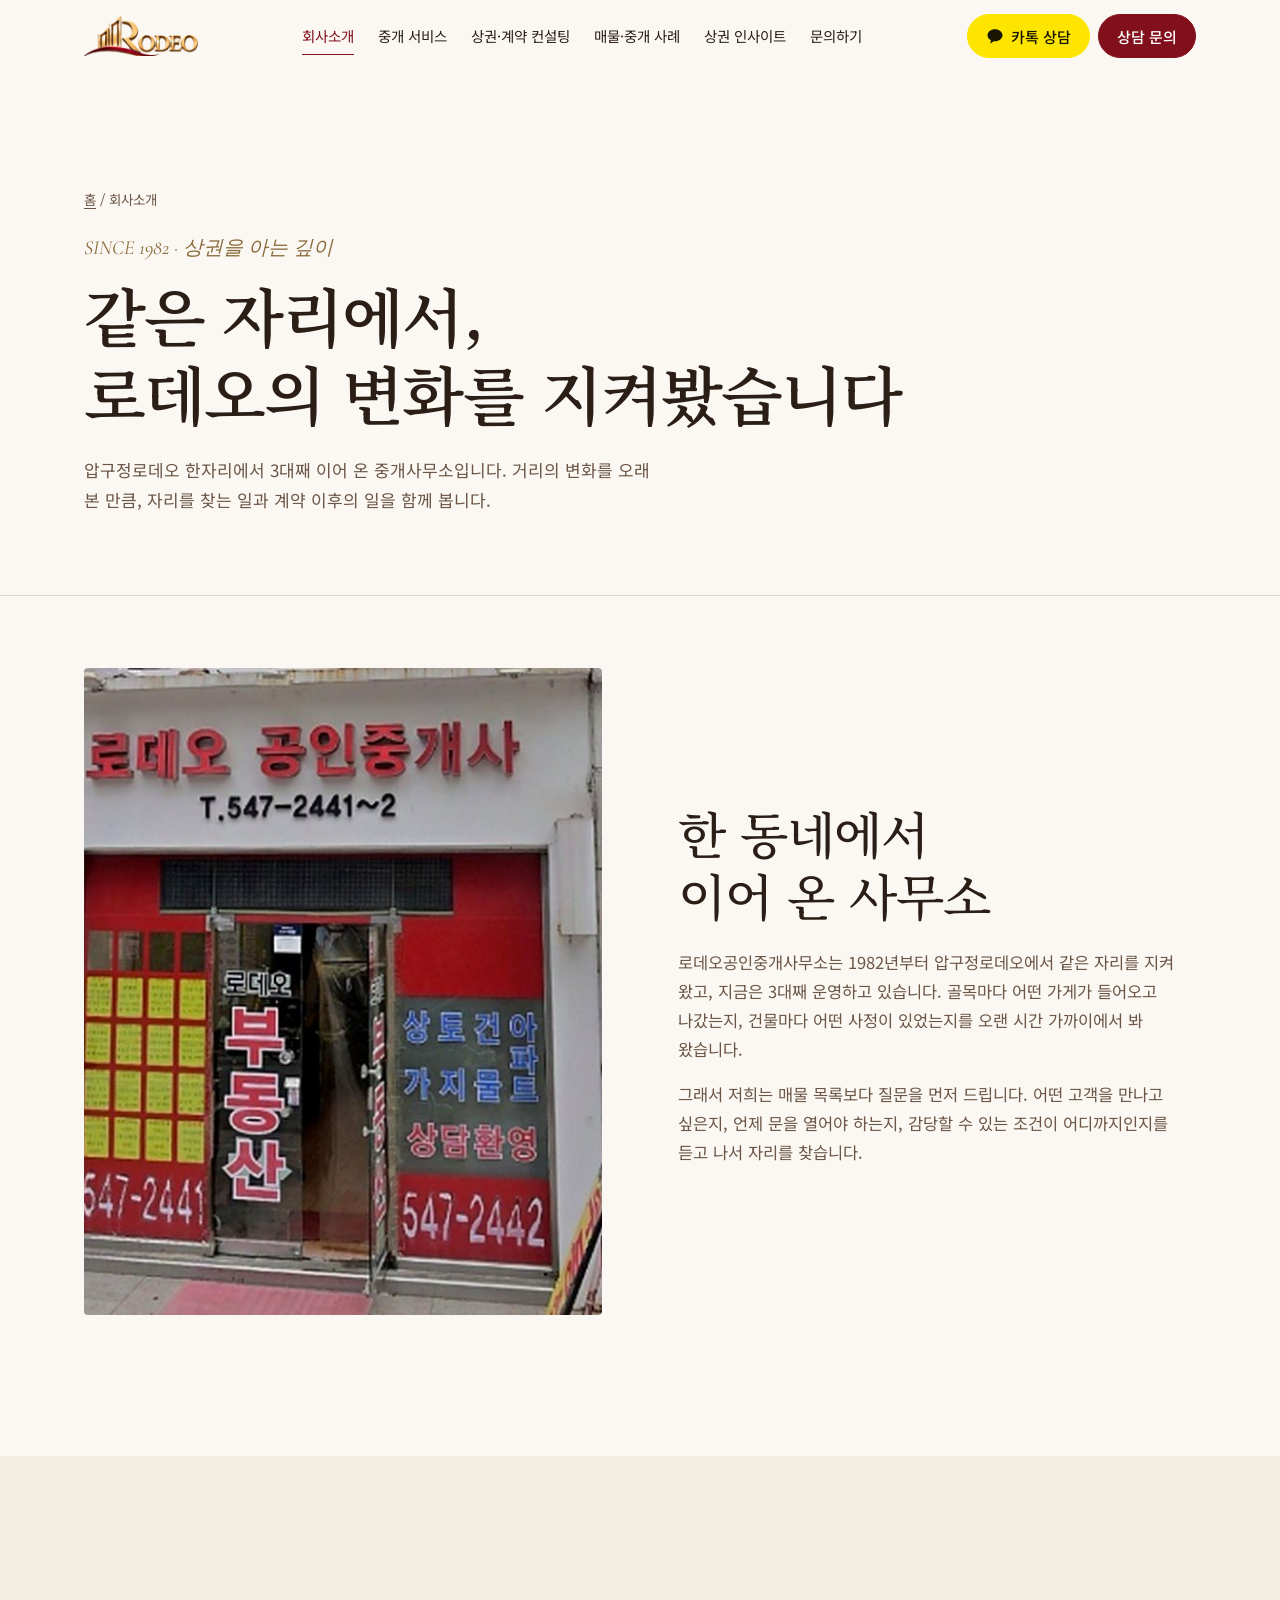
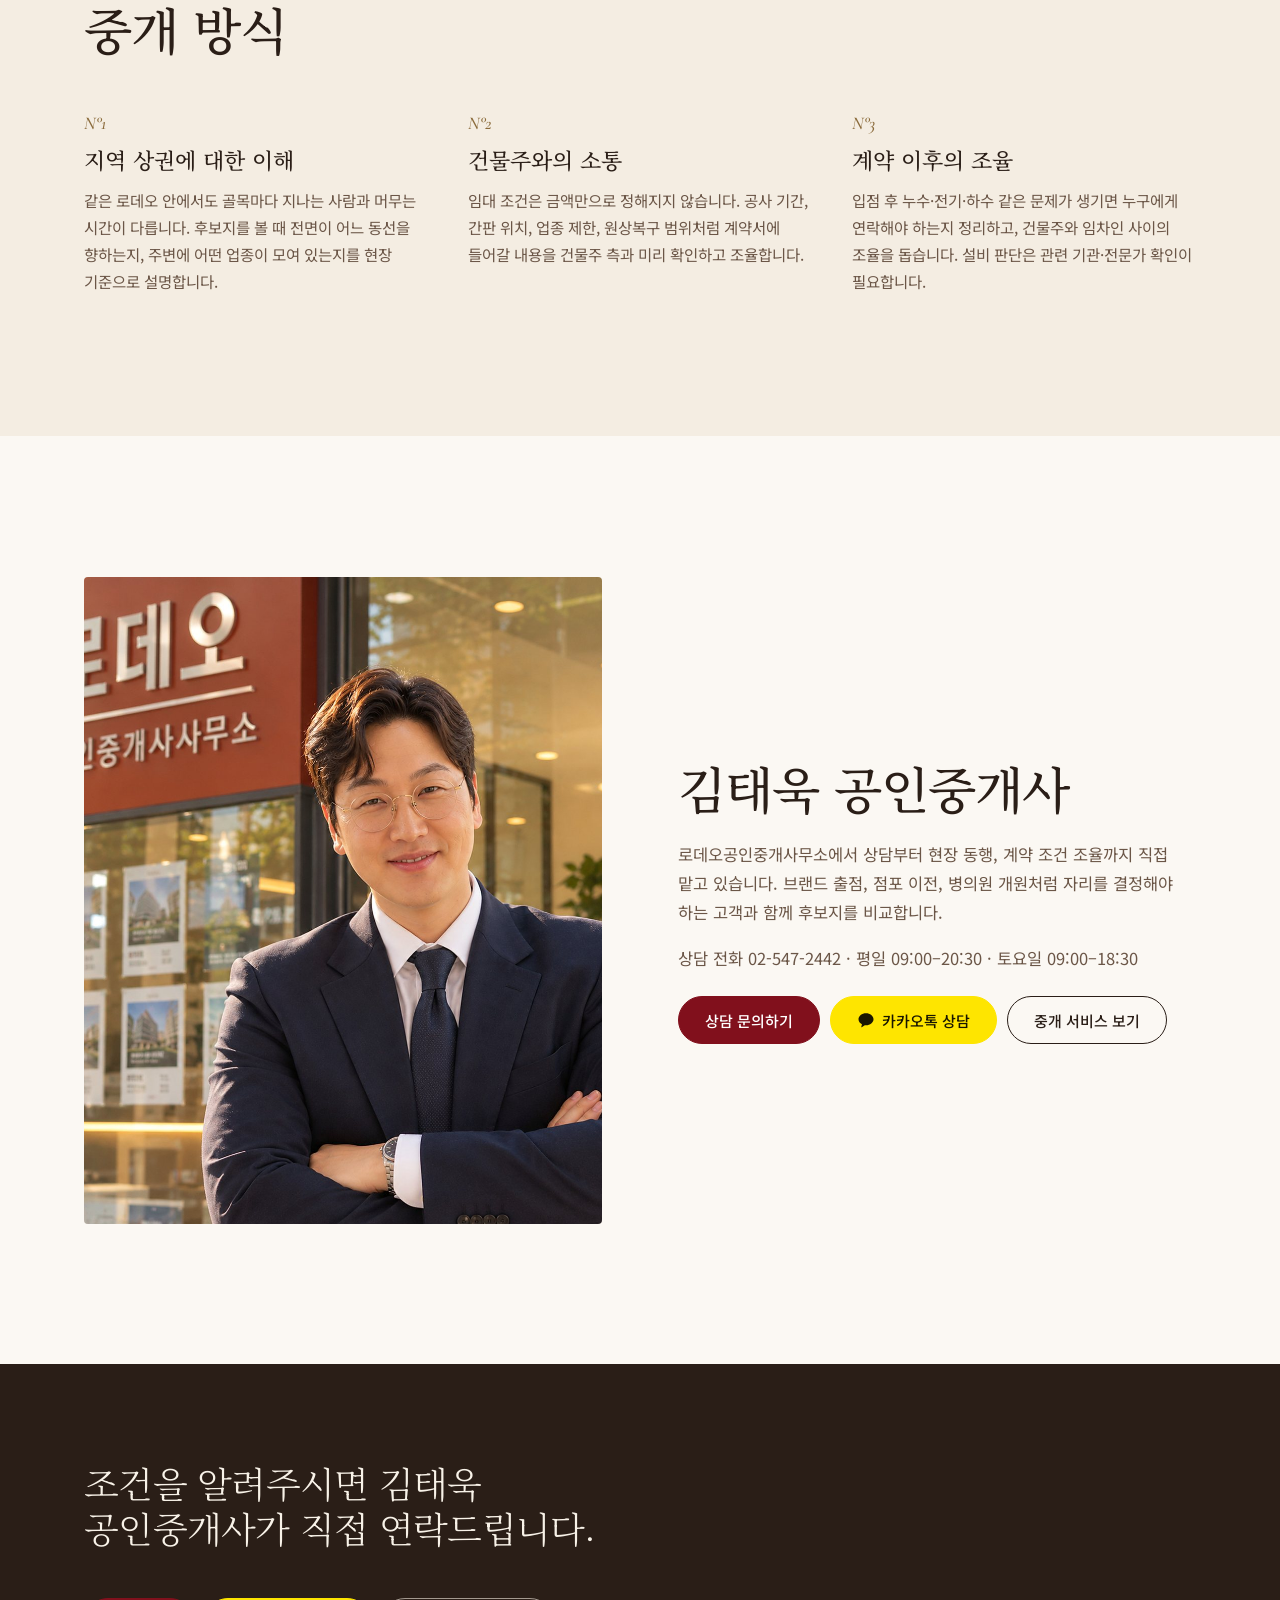
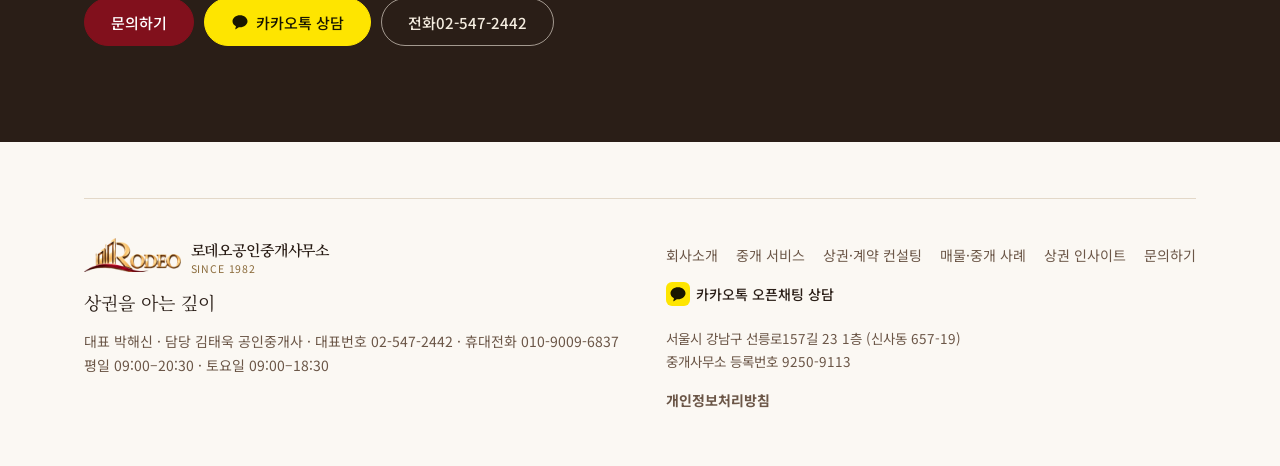
==== commit 3053d7f6: "카카오톡 오픈채팅 상담 연결: 상단·모바일 하단 바·첫 화면·문의 페이지·하단 상담 영역·푸터 Co-Authored-By: Claude Opus 5.5 <noreply@anthro" ====
--- a/about.html
+++ b/about.html
@@ -14,9 +14,9 @@
 <header class="site" id="top"><div class="wrap hd">
  <a class="logo" href="index.html" aria-label="로데오공인중개사무소 홈"><img src="media/logo-rodeo.png" alt="RODEO" width="114" height="40"><span class="lt"><span data-site="name">로데오공인중개사무소</span><small data-site="since">SINCE 1982</small></span></a>
  <nav class="main" aria-label="주 메뉴"><a href="about.html" aria-current=page>회사소개</a><a href="services.html">중개 서비스</a><a href="consulting.html">상권·계약 컨설팅</a><a href="projects.html">매물·중개 사례</a><a href="insights.html">상권 인사이트</a><a href="contact.html">문의하기</a></nav>
- <div class="hd-r"><a class="btn cta" href="contact.html">상담 문의</a><button class="menu-btn" id="menuBtn" aria-expanded="false" aria-controls="drawer">메뉴</button></div>
+ <div class="hd-r"><a class="btn kakao" data-kakao href="https://open.kakao.com/o/se3nXtYi" target="_blank" rel="noopener"><svg class="ki" viewBox="0 0 24 24" aria-hidden="true"><path d="M12 3C6.5 3 2 6.6 2 11c0 2.8 1.8 5.3 4.6 6.7L5.7 21.2c-.1.3.3.6.6.4l4.1-2.7c.5.1 1 .1 1.6.1 5.5 0 10-3.6 10-8S17.5 3 12 3z" fill="currentColor"/></svg><span>카톡 상담</span></a><a class="btn cta" href="contact.html">상담 문의</a><button class="menu-btn" id="menuBtn" aria-expanded="false" aria-controls="drawer">메뉴</button></div>
 </div></header>
-<div class="drawer" id="drawer"><a href="index.html">홈</a><a href="about.html" aria-current=page>회사소개</a><a href="services.html">중개 서비스</a><a href="consulting.html">상권·계약 컨설팅</a><a href="projects.html">매물·중개 사례</a><a href="insights.html">상권 인사이트</a><a href="contact.html">문의하기</a><a class="btn cta" href="contact.html">상담 문의</a></div>
+<div class="drawer" id="drawer"><a href="index.html">홈</a><a href="about.html" aria-current=page>회사소개</a><a href="services.html">중개 서비스</a><a href="consulting.html">상권·계약 컨설팅</a><a href="projects.html">매물·중개 사례</a><a href="insights.html">상권 인사이트</a><a href="contact.html">문의하기</a><a class="btn kakao" data-kakao href="https://open.kakao.com/o/se3nXtYi" target="_blank" rel="noopener"><svg class="ki" viewBox="0 0 24 24" aria-hidden="true"><path d="M12 3C6.5 3 2 6.6 2 11c0 2.8 1.8 5.3 4.6 6.7L5.7 21.2c-.1.3.3.6.6.4l4.1-2.7c.5.1 1 .1 1.6.1 5.5 0 10-3.6 10-8S17.5 3 12 3z" fill="currentColor"/></svg><span>카카오톡으로 상담하기</span></a><a class="btn cta" href="contact.html">상담 문의</a></div>
 <main>
 <header class="phead" id="phead"><div class="wrap">
 <p class="crumb"><a href="index.html">홈</a> / 회사소개</p>
@@ -28,15 +28,15 @@
 <section class="sec tint"><div class="wrap"><h2 class="center-h">중개 방식</h2><div class="three" id="methods"></div></div></section>
 <section class="sec"><div class="wrap split rev"><div class="prose"><h2 id="profTitle"></h2><div id="profText"></div>
  <p>상담 전화 <a data-tel href="tel:025472442" data-site="phone">02-547-2442</a> · <span data-site="hours"></span></p>
- <div class="acts"><a class="btn cta" href="contact.html">상담 문의하기</a><a class="btn" href="services.html">중개 서비스 보기</a></div></div><div id="profImg"></div></div></section>
+ <div class="acts"><a class="btn cta" href="contact.html">상담 문의하기</a><a class="btn kakao" data-kakao href="https://open.kakao.com/o/se3nXtYi" target="_blank" rel="noopener"><svg class="ki" viewBox="0 0 24 24" aria-hidden="true"><path d="M12 3C6.5 3 2 6.6 2 11c0 2.8 1.8 5.3 4.6 6.7L5.7 21.2c-.1.3.3.6.6.4l4.1-2.7c.5.1 1 .1 1.6.1 5.5 0 10-3.6 10-8S17.5 3 12 3z" fill="currentColor"/></svg><span>카카오톡 상담</span></a><a class="btn" href="services.html">중개 서비스 보기</a></div></div><div id="profImg"></div></div></section>
 <section class="ctaband"><div class="wrap ctab"><h2>조건을 알려주시면 김태욱 공인중개사가 직접 연락드립니다.</h2>
-<div class="acts"><a class="btn cta" href="contact.html">문의하기</a><a class="btn light" data-tel href="tel:025472442">전화 <span data-site="phone">02-547-2442</span></a></div></div></section>
+<div class="acts"><a class="btn cta" href="contact.html">문의하기</a><a class="btn kakao" data-kakao href="https://open.kakao.com/o/se3nXtYi" target="_blank" rel="noopener"><svg class="ki" viewBox="0 0 24 24" aria-hidden="true"><path d="M12 3C6.5 3 2 6.6 2 11c0 2.8 1.8 5.3 4.6 6.7L5.7 21.2c-.1.3.3.6.6.4l4.1-2.7c.5.1 1 .1 1.6.1 5.5 0 10-3.6 10-8S17.5 3 12 3z" fill="currentColor"/></svg><span>카카오톡 상담</span></a><a class="btn light" data-tel href="tel:025472442">전화 <span data-site="phone">02-547-2442</span></a></div></div></section>
 </main>
 <footer><div class="wrap"><div class="ft">
  <div><a class="logo" href="index.html" aria-label="로데오공인중개사무소 홈"><img src="media/logo-rodeo.png" alt="RODEO" width="114" height="40"><span class="lt"><span data-site="name">로데오공인중개사무소</span><small data-site="since">SINCE 1982</small></span></a><p class="slogan" data-site="slogan">상권을 아는 깊이</p><p>대표 <span data-site="representative">박해신</span> · 담당 <span data-site="broker">김태욱</span> 공인중개사 · 대표번호 <a data-tel href="tel:025472442" data-site="phone">02-547-2442</a> · 휴대전화 <span data-site="mobile">010-9009-6837</span><br><span data-site="hours">평일 09:00–20:30 · 토요일 09:00–18:30</span></p></div>
- <div><nav aria-label="하단 메뉴"><a href="about.html">회사소개</a><a href="services.html">중개 서비스</a><a href="consulting.html">상권·계약 컨설팅</a><a href="projects.html">매물·중개 사례</a><a href="insights.html">상권 인사이트</a><a href="contact.html">문의하기</a></nav><p class="legal" id="legal"></p><p><a href="privacy.html"><b>개인정보처리방침</b></a></p></div>
+ <div><nav aria-label="하단 메뉴"><a href="about.html">회사소개</a><a href="services.html">중개 서비스</a><a href="consulting.html">상권·계약 컨설팅</a><a href="projects.html">매물·중개 사례</a><a href="insights.html">상권 인사이트</a><a href="contact.html">문의하기</a></nav><p><a class="klink" data-kakao href="https://open.kakao.com/o/se3nXtYi" target="_blank" rel="noopener"><svg class="ki" viewBox="0 0 24 24" aria-hidden="true"><path d="M12 3C6.5 3 2 6.6 2 11c0 2.8 1.8 5.3 4.6 6.7L5.7 21.2c-.1.3.3.6.6.4l4.1-2.7c.5.1 1 .1 1.6.1 5.5 0 10-3.6 10-8S17.5 3 12 3z" fill="currentColor"/></svg>카카오톡 오픈채팅 상담</a></p><p class="legal" id="legal"></p><p><a href="privacy.html"><b>개인정보처리방침</b></a></p></div>
 </div></div></footer>
-<div class="bar"><a class="btn" data-tel href="tel:025472442">전화하기</a><a class="btn cta" href="contact.html">상담 문의</a></div>
+<div class="bar"><a class="btn" data-tel href="tel:025472442">전화</a><a class="btn kakao" data-kakao href="https://open.kakao.com/o/se3nXtYi" target="_blank" rel="noopener"><svg class="ki" viewBox="0 0 24 24" aria-hidden="true"><path d="M12 3C6.5 3 2 6.6 2 11c0 2.8 1.8 5.3 4.6 6.7L5.7 21.2c-.1.3.3.6.6.4l4.1-2.7c.5.1 1 .1 1.6.1 5.5 0 10-3.6 10-8S17.5 3 12 3z" fill="currentColor"/></svg><span>카톡 상담</span></a><a class="btn cta" href="contact.html">상담 신청</a></div>
 <script src="assets/site.js"></script>
 </body>
 </html>
--- a/assets/site.css
+++ b/assets/site.css
@@ -279,6 +279,18 @@
 .lb-in img{width:100%;max-height:82vh;object-fit:contain;display:block;border-radius:4px;background:#F4EDE2}
 footer .logo img{height:34px}
 [hidden]{display:none!important}
+.btn.kakao{background:#FEE500;border-color:#FEE500;color:#191600;gap:7px}.btn.kakao:hover{background:#F5DC00;border-color:#F5DC00;color:#191600}
+.ki{width:18px;height:18px;flex:none}
+nav.main{gap:24px}nav.main a{white-space:nowrap;font-size:14.5px}.hd-r{gap:8px}.hd-r .btn{padding:0 18px;min-height:44px}
+@media(max-width:1300px){header.site .logo .lt{display:none}}
+@media(max-width:1120px){nav.main,.hd-r .btn{display:none}.menu-btn{display:inline-flex;align-items:center}}
+.klink{display:inline-flex;align-items:center;gap:6px;font-weight:500;color:var(--ink)}.klink .ki{color:#191600;background:#FEE500;border-radius:6px;padding:3px;width:24px;height:24px}
+.kcard{display:flex;align-items:center;gap:14px;background:#FEE500;color:#191600;border-radius:12px;padding:18px 20px;margin-bottom:28px;min-height:72px}
+.kcard .ki{width:34px;height:34px}.kcard span{display:flex;flex-direction:column;flex:1}.kcard b{font:600 18px var(--sans)}.kcard small{font-size:13.5px;opacity:.8}
+.kcard em{font-style:normal;font-weight:600;font-size:14px;background:#191600;color:#FEE500;border-radius:999px;padding:6px 14px}
+.kcard:hover{background:#F5DC00}
+.drawer .btn.kakao{margin-top:24px}.drawer .btn.kakao+.btn{margin-top:10px}
+@media(max-width:600px){.bar{grid-template-columns:.8fr 1.1fr 1.1fr!important}.bar .btn{padding:0 10px;font-size:14px}}
 [data-site=phone],[data-site=mobile]{white-space:nowrap}
 .done:not([hidden]){display:block}
 .hp{position:absolute;left:-9999px;width:1px;height:1px;overflow:hidden}
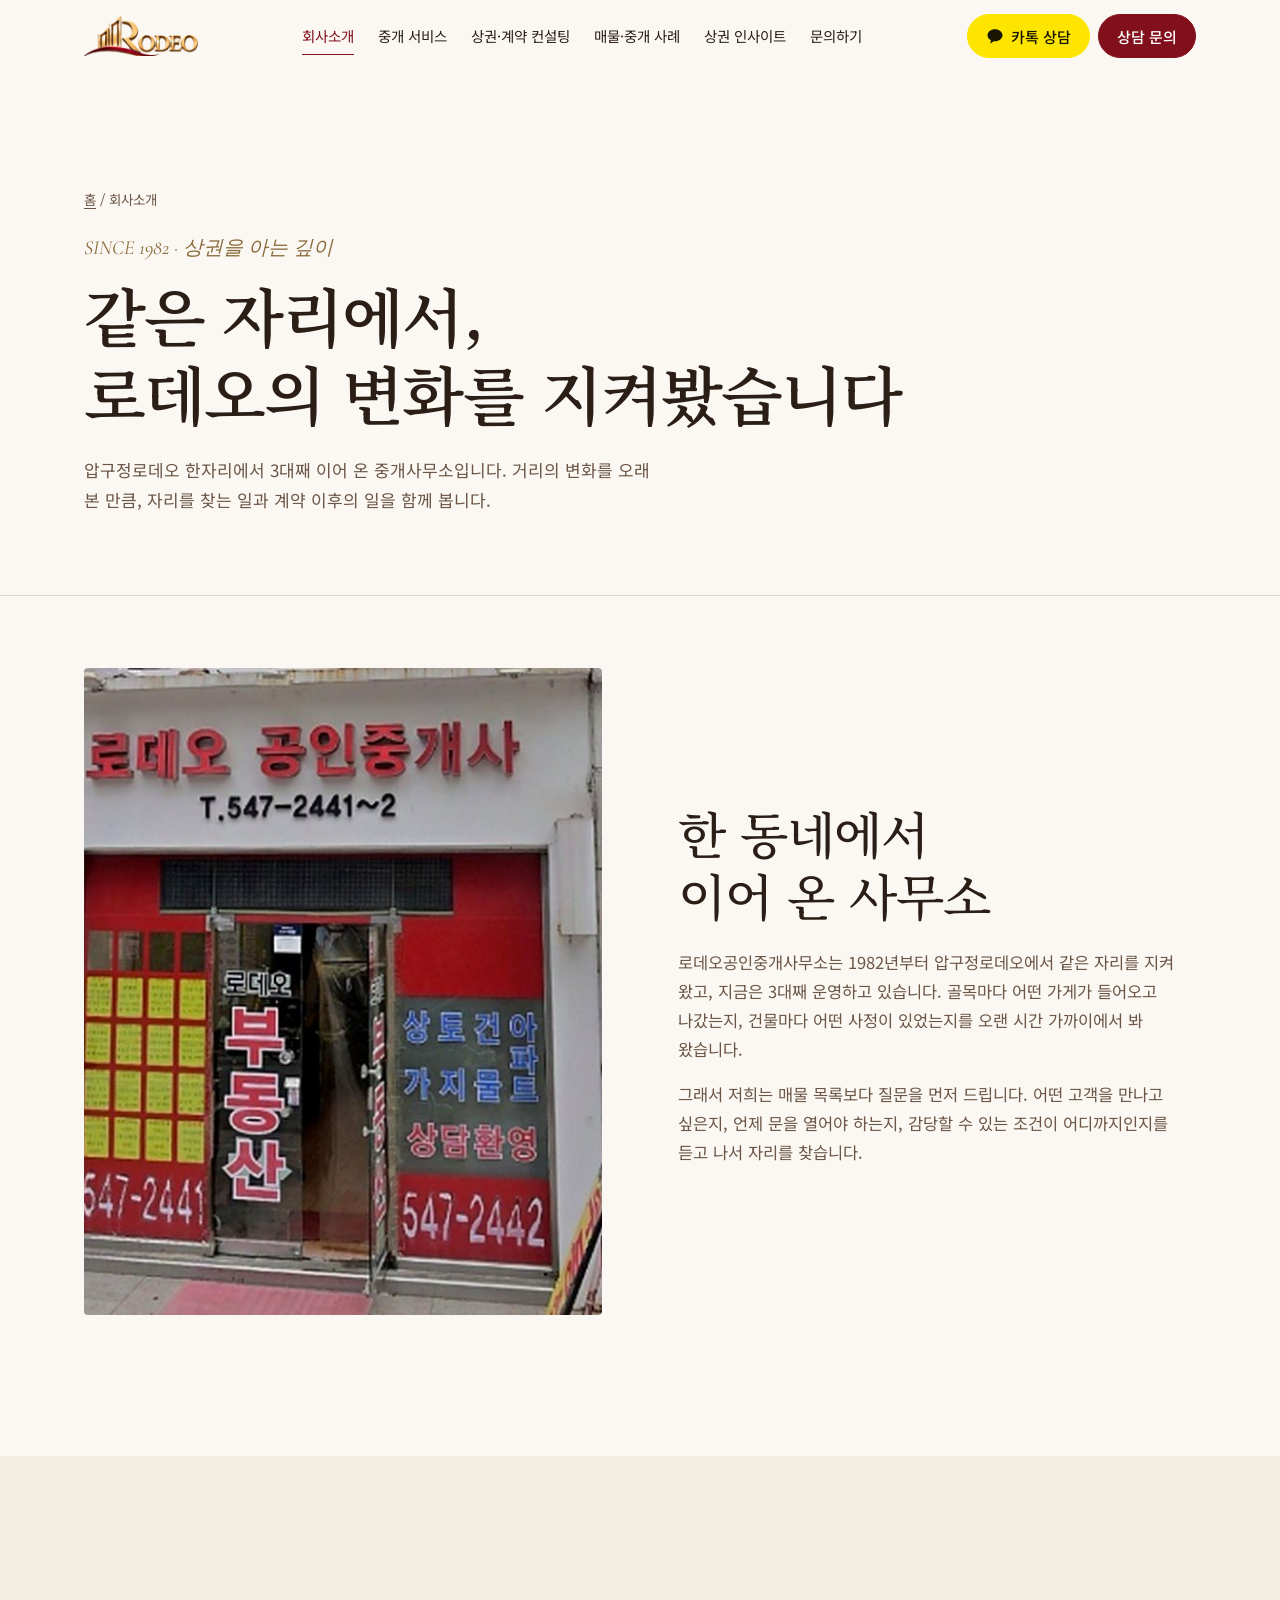
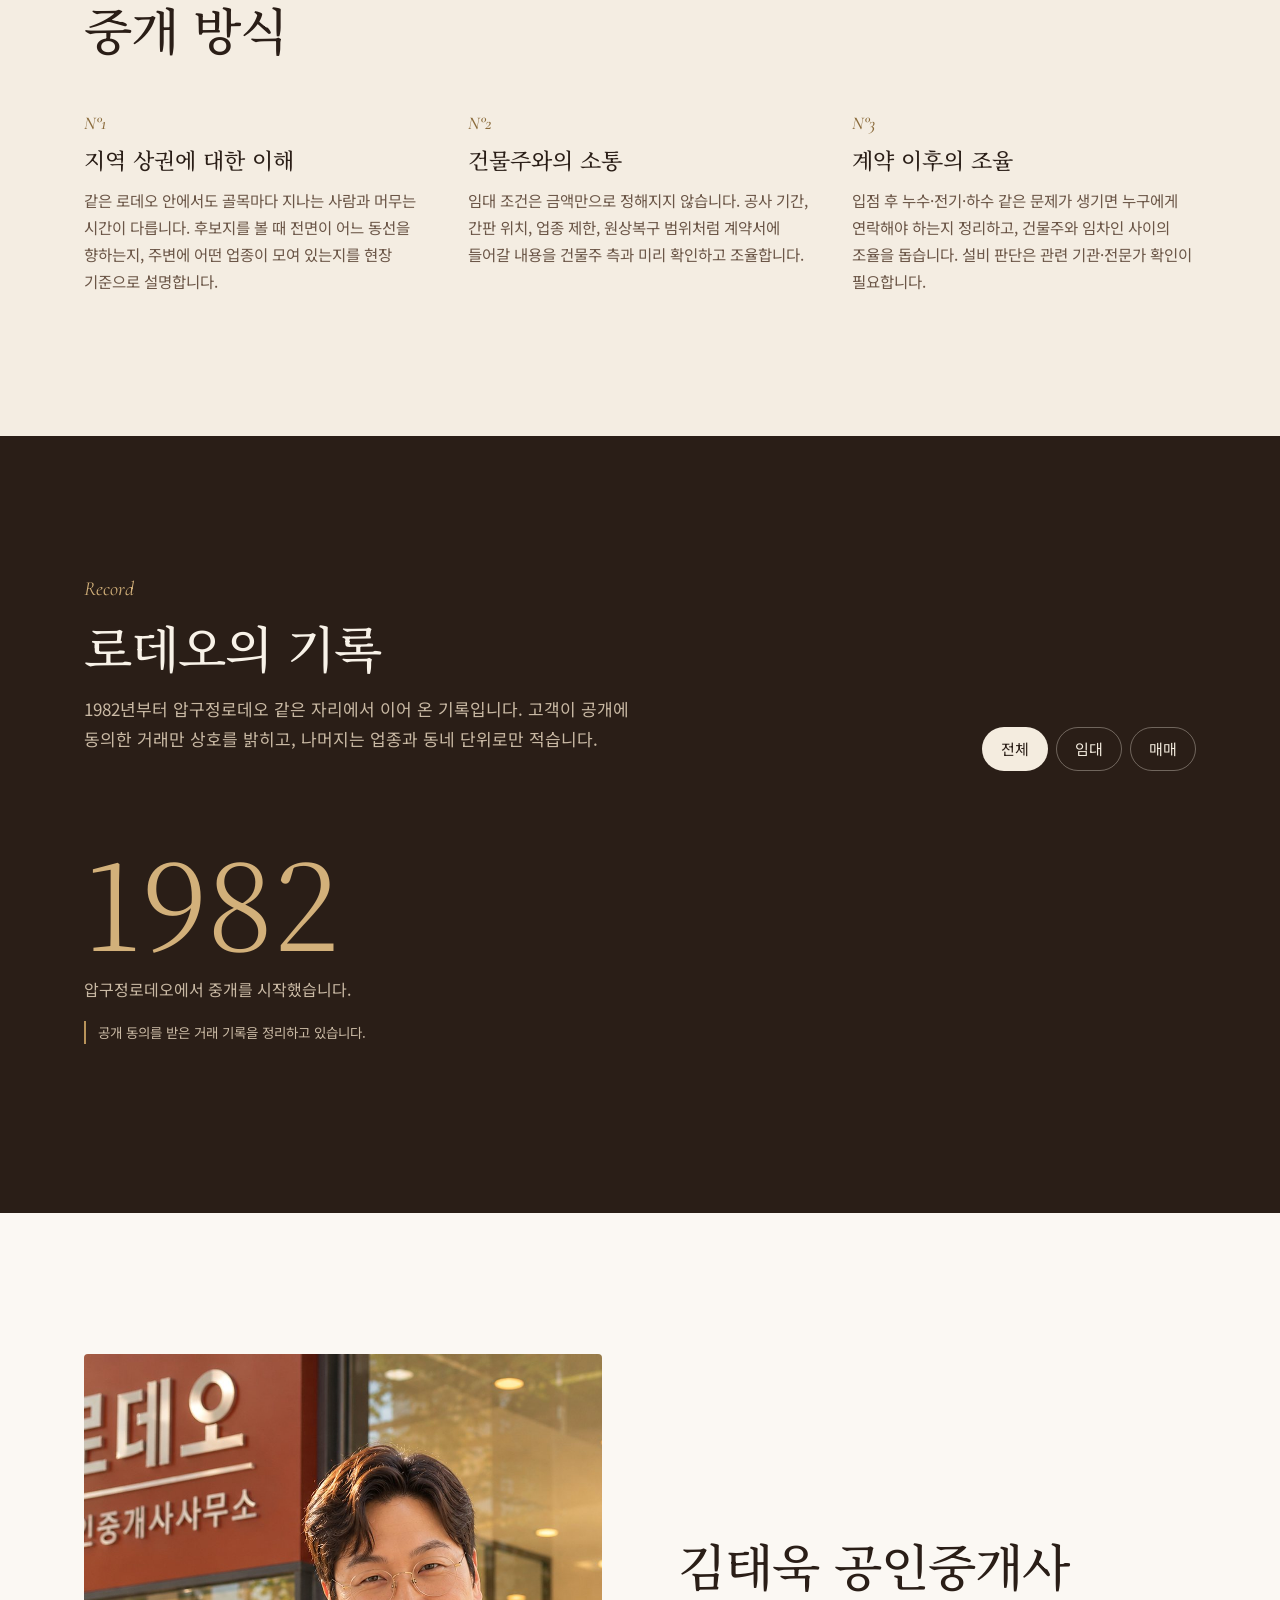
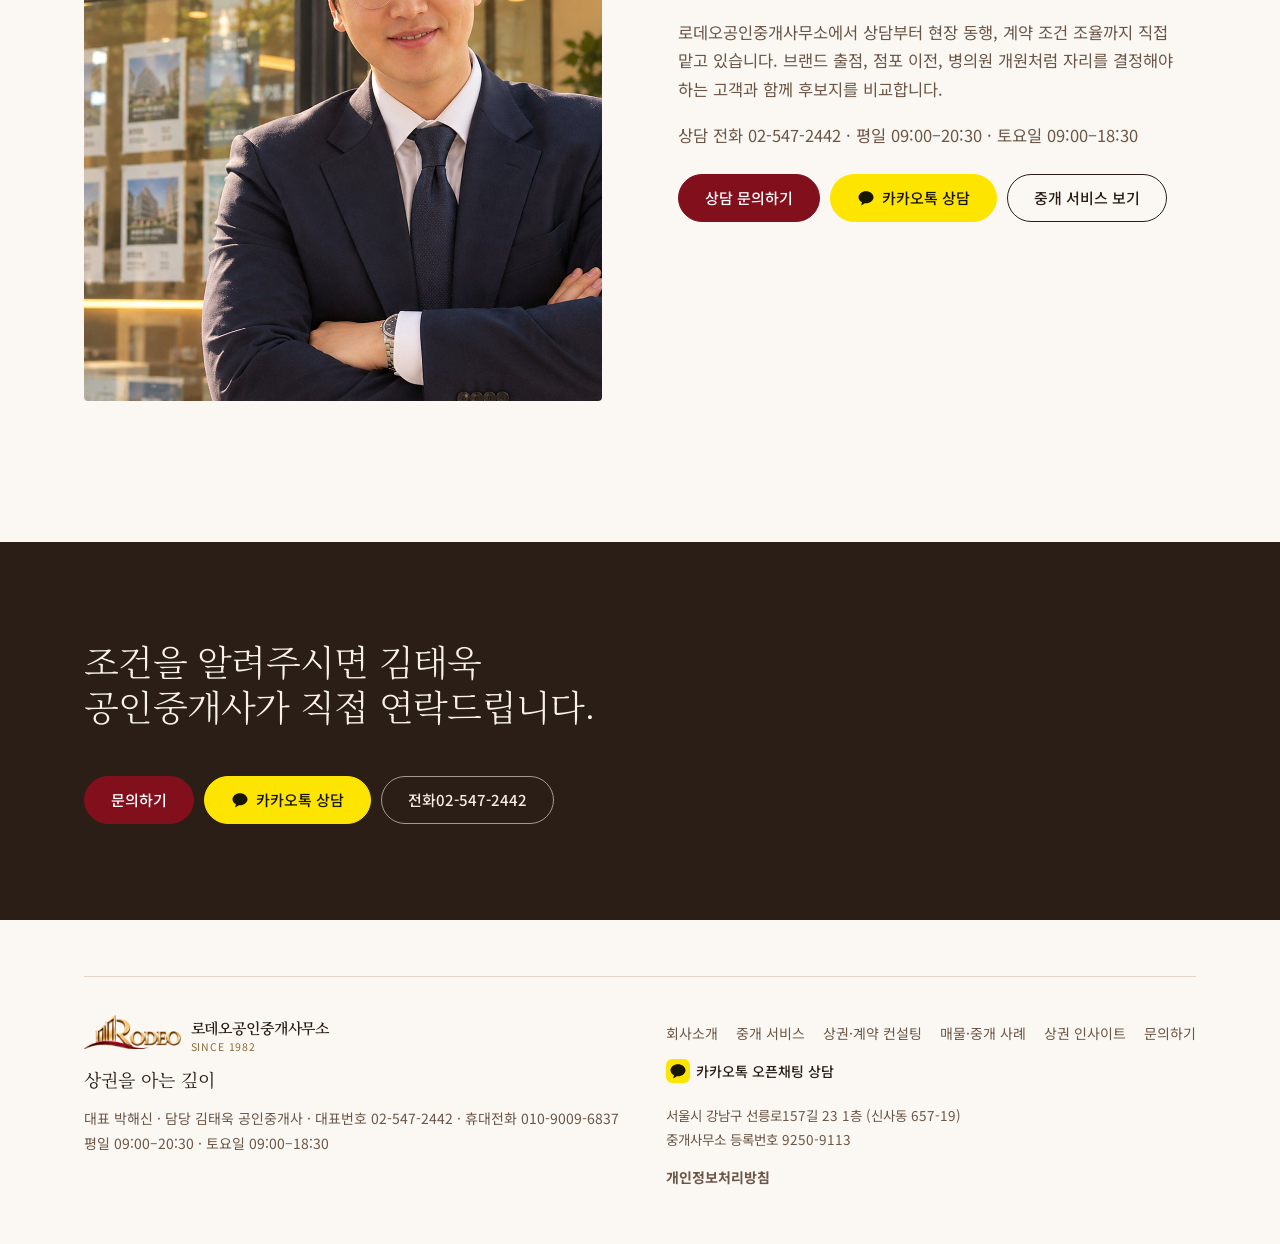
==== commit 2c753c43: "회사소개에 '로데오의 기록' 연혁 추가: 연도·월별 거래 기록, 공개 범위·동의 칸, 예시 보기(#record-demo) Co-Authored-By: Claude Opus 5.5 " ====
--- a/about.html
+++ b/about.html
@@ -26,6 +26,15 @@
 </div></header>
 <section class="sec"><div class="wrap split"><div id="histImg"></div><div class="prose"><h2 id="histTitle"></h2><div id="histText"></div></div></div></section>
 <section class="sec tint"><div class="wrap"><h2 class="center-h">중개 방식</h2><div class="three" id="methods"></div></div></section>
+<section class="sec rec" id="record" aria-labelledby="recTitle"><div class="wrap">
+ <div class="rec-head"><div><p class="eyebrow">Record</p><h2 id="recTitle">로데오의 기록</h2><p class="lead" id="recIntro"></p></div>
+  <div class="rec-filter" role="group" aria-label="거래 유형"><button type="button" data-deal="all" aria-pressed="true">전체</button><button type="button" data-deal="lease" aria-pressed="false">임대</button><button type="button" data-deal="sale" aria-pressed="false">매매</button></div></div>
+ <p class="demo-banner" id="recDemo" hidden>디자인 확인용 예시 데이터입니다. 실제 거래가 아니며, 주소에서 #record-demo 를 지우면 사라집니다.</p>
+ <div class="years" role="tablist" aria-label="연도" id="years"></div>
+ <p class="ysum" id="ysum" aria-live="polite"></p>
+ <ol class="ledger" id="ledger"></ol>
+ <div class="rec-empty" id="recEmpty" hidden><b id="foundYear">1982</b><p id="foundText">압구정로데오에서 중개를 시작했습니다.</p><p class="note">공개 동의를 받은 거래 기록을 정리하고 있습니다.</p></div>
+</div></section>
 <section class="sec"><div class="wrap split rev"><div class="prose"><h2 id="profTitle"></h2><div id="profText"></div>
  <p>상담 전화 <a data-tel href="tel:025472442" data-site="phone">02-547-2442</a> · <span data-site="hours"></span></p>
  <div class="acts"><a class="btn cta" href="contact.html">상담 문의하기</a><a class="btn kakao" data-kakao href="https://open.kakao.com/o/se3nXtYi" target="_blank" rel="noopener"><svg class="ki" viewBox="0 0 24 24" aria-hidden="true"><path d="M12 3C6.5 3 2 6.6 2 11c0 2.8 1.8 5.3 4.6 6.7L5.7 21.2c-.1.3.3.6.6.4l4.1-2.7c.5.1 1 .1 1.6.1 5.5 0 10-3.6 10-8S17.5 3 12 3z" fill="currentColor"/></svg><span>카카오톡 상담</span></a><a class="btn" href="services.html">중개 서비스 보기</a></div></div><div id="profImg"></div></div></section>
--- a/assets/site.css
+++ b/assets/site.css
@@ -283,7 +283,11 @@
 .ki{width:18px;height:18px;flex:none}
 nav.main{gap:24px}nav.main a{white-space:nowrap;font-size:14.5px}.hd-r{gap:8px}.hd-r .btn{padding:0 18px;min-height:44px}
 @media(max-width:1300px){header.site .logo .lt{display:none}}
-@media(max-width:1120px){nav.main,.hd-r .btn{display:none}.menu-btn{display:inline-flex;align-items:center}}
+@media(max-width:1120px){nav.main,.hd-r .btn{display:none}.menu-btn{display:inline-flex;align-items:center}
+ .hd-r .btn.kakao{display:inline-flex}
+ .bar{display:grid;grid-template-columns:.8fr 1.1fr 1.1fr;gap:8px;position:fixed;left:0;right:0;bottom:0;z-index:18;padding:10px 14px calc(10px + env(safe-area-inset-bottom));background:var(--bg);border-top:1px solid var(--line)}
+ footer{padding-bottom:110px}}
+@media(max-width:420px){.hd-r .btn.kakao span{display:none}.hd-r .btn.kakao{padding:0 12px}.hd-r .btn.kakao::after{content:"카톡";font-weight:500}}
 .klink{display:inline-flex;align-items:center;gap:6px;font-weight:500;color:var(--ink)}.klink .ki{color:#191600;background:#FEE500;border-radius:6px;padding:3px;width:24px;height:24px}
 .kcard{display:flex;align-items:center;gap:14px;background:#FEE500;color:#191600;border-radius:12px;padding:18px 20px;margin-bottom:28px;min-height:72px}
 .kcard .ki{width:34px;height:34px}.kcard span{display:flex;flex-direction:column;flex:1}.kcard b{font:600 18px var(--sans)}.kcard small{font-size:13.5px;opacity:.8}
@@ -302,4 +306,37 @@
 .done h3{font:500 24px var(--serif);margin:0 0 8px}
 .legal{font-size:13.5px}
 .policy{max-width:820px}.policy h2{font:500 22px var(--serif)!important;margin:40px 0 12px}.policy table{width:100%;min-width:560px;border-collapse:collapse;font-size:14.5px;margin:8px 0}.policy th,.policy td{border-bottom:1px solid var(--line);padding:10px 8px;text-align:left;vertical-align:top}.policy th{color:var(--gold-ink);font-weight:500}.policy p,.policy li{color:var(--soft)}
+
+.rec{background:#2A1E17;color:#F4ECDF;overflow:hidden}
+.rec .eyebrow{color:#D2B07A}.rec h2{color:#F8F2E8}.rec .lead{color:#C9B9A4}
+.rec-head{display:flex;flex-wrap:wrap;justify-content:space-between;align-items:flex-end;gap:24px;margin-bottom:28px}
+.rec-filter{display:flex;gap:8px}.rec-filter button{min-height:44px;padding:0 18px;border-radius:999px;border:1px solid rgba(244,236,223,.35);background:none;color:#F4ECDF;font:15px var(--sans);cursor:pointer}
+.rec-filter button[aria-pressed=true]{background:#F4ECDF;color:#2A1E17}
+.demo-banner{background:#B8935A;color:#2A1E17;padding:10px 16px;border-radius:8px;font-size:14px;font-weight:500}
+.years{display:flex;gap:clamp(16px,4vw,56px);align-items:flex-end;overflow-x:auto;scrollbar-width:none;padding:8px 0 4px;border-bottom:1px solid rgba(184,147,90,.35)}
+.years::-webkit-scrollbar{display:none}
+.yr{all:unset;cursor:pointer;font:300 clamp(40px,5.4vw,80px)/1 var(--serif);letter-spacing:-.04em;color:transparent;-webkit-text-stroke:1px rgba(210,176,122,.6);transition:font-size .45s cubic-bezier(.2,.7,.1,1),color .35s,-webkit-text-stroke-color .35s;padding-bottom:10px;position:relative;flex:none}
+.yr:hover{-webkit-text-stroke-color:#D2B07A;font-size:clamp(46px,6.2vw,92px)}
+.yr[aria-selected=true]{color:#D2B07A;-webkit-text-stroke-color:#D2B07A;font-size:clamp(64px,10vw,140px)}
+.yr[aria-selected=true]::after{content:"";position:absolute;left:0;right:0;bottom:-5px;height:3px;background:#D2B07A}
+.yr:focus-visible{outline:2px solid #FEE500;outline-offset:6px}
+.yr small{display:block;font:500 13px var(--sans);letter-spacing:0;-webkit-text-stroke:0;color:#C9B9A4;margin-top:8px}
+.ysum{color:#C9B9A4;font-size:14.5px;margin:18px 0 8px;min-height:1.5em}
+.ledger{list-style:none;margin:0;padding:0}
+.mrow{display:grid;grid-template-columns:110px minmax(0,1fr);gap:24px;padding:26px 0;border-top:1px solid rgba(184,147,90,.25);opacity:0;transform:translateY(16px);animation:cascade .55s cubic-bezier(.2,.7,.1,1) forwards}
+.mrow .mo{font:300 44px/1 var(--serif);color:#F8F2E8}.mrow .mo small{font-size:15px;color:#C9B9A4;margin-left:2px}
+.deals{display:grid;grid-template-columns:repeat(auto-fill,minmax(240px,1fr));gap:14px}
+.deal{position:relative;background:rgba(244,236,223,.06);border:1px solid rgba(184,147,90,.25);border-radius:10px;padding:18px 18px 16px;transition:transform .25s,background .25s,border-color .25s}
+.deal::before{content:"";position:absolute;left:0;top:0;height:2px;width:0;background:#D2B07A;transition:width .35s}
+.deal:hover{transform:translateY(-3px);background:rgba(244,236,223,.1);border-color:rgba(210,176,122,.6)}.deal:hover::before{width:100%}
+.tags{display:flex;flex-wrap:wrap;gap:6px;margin-bottom:10px}
+.tag2{font-size:12.5px;font-weight:500;padding:3px 10px;border-radius:999px;background:rgba(244,236,223,.12);color:#F4ECDF}
+.tag2.lease{background:#3E5A45;color:#E3F1E6}.tag2.sale{background:#81101C;color:#FBE7E9}.tag2.sublease{background:#4A4A6A;color:#ECECF8}
+.deal h3{font:500 19px/1.4 var(--serif);margin:0 0 6px;color:#F8F2E8}
+.deal .where{font-size:14px;color:#C9B9A4;margin:0}.deal .nt{font-size:13.5px;color:#C9B9A4;margin:8px 0 0}
+.rec-empty{padding:40px 0 10px}.rec-empty b{display:block;font:300 clamp(64px,10vw,120px)/1 var(--serif);color:#D2B07A}.rec-empty p{color:#C9B9A4}
+@keyframes cascade{to{opacity:1;transform:none}}
+@media(max-width:600px){.mrow{grid-template-columns:minmax(0,1fr);gap:12px}.mrow .mo{font-size:34px}}
+@media(prefers-reduced-motion:reduce){.mrow{opacity:1;transform:none;animation:none}.yr{transition:none}}
+
 .emblem{width:88px;height:auto;margin-bottom:12px;border-radius:8px}
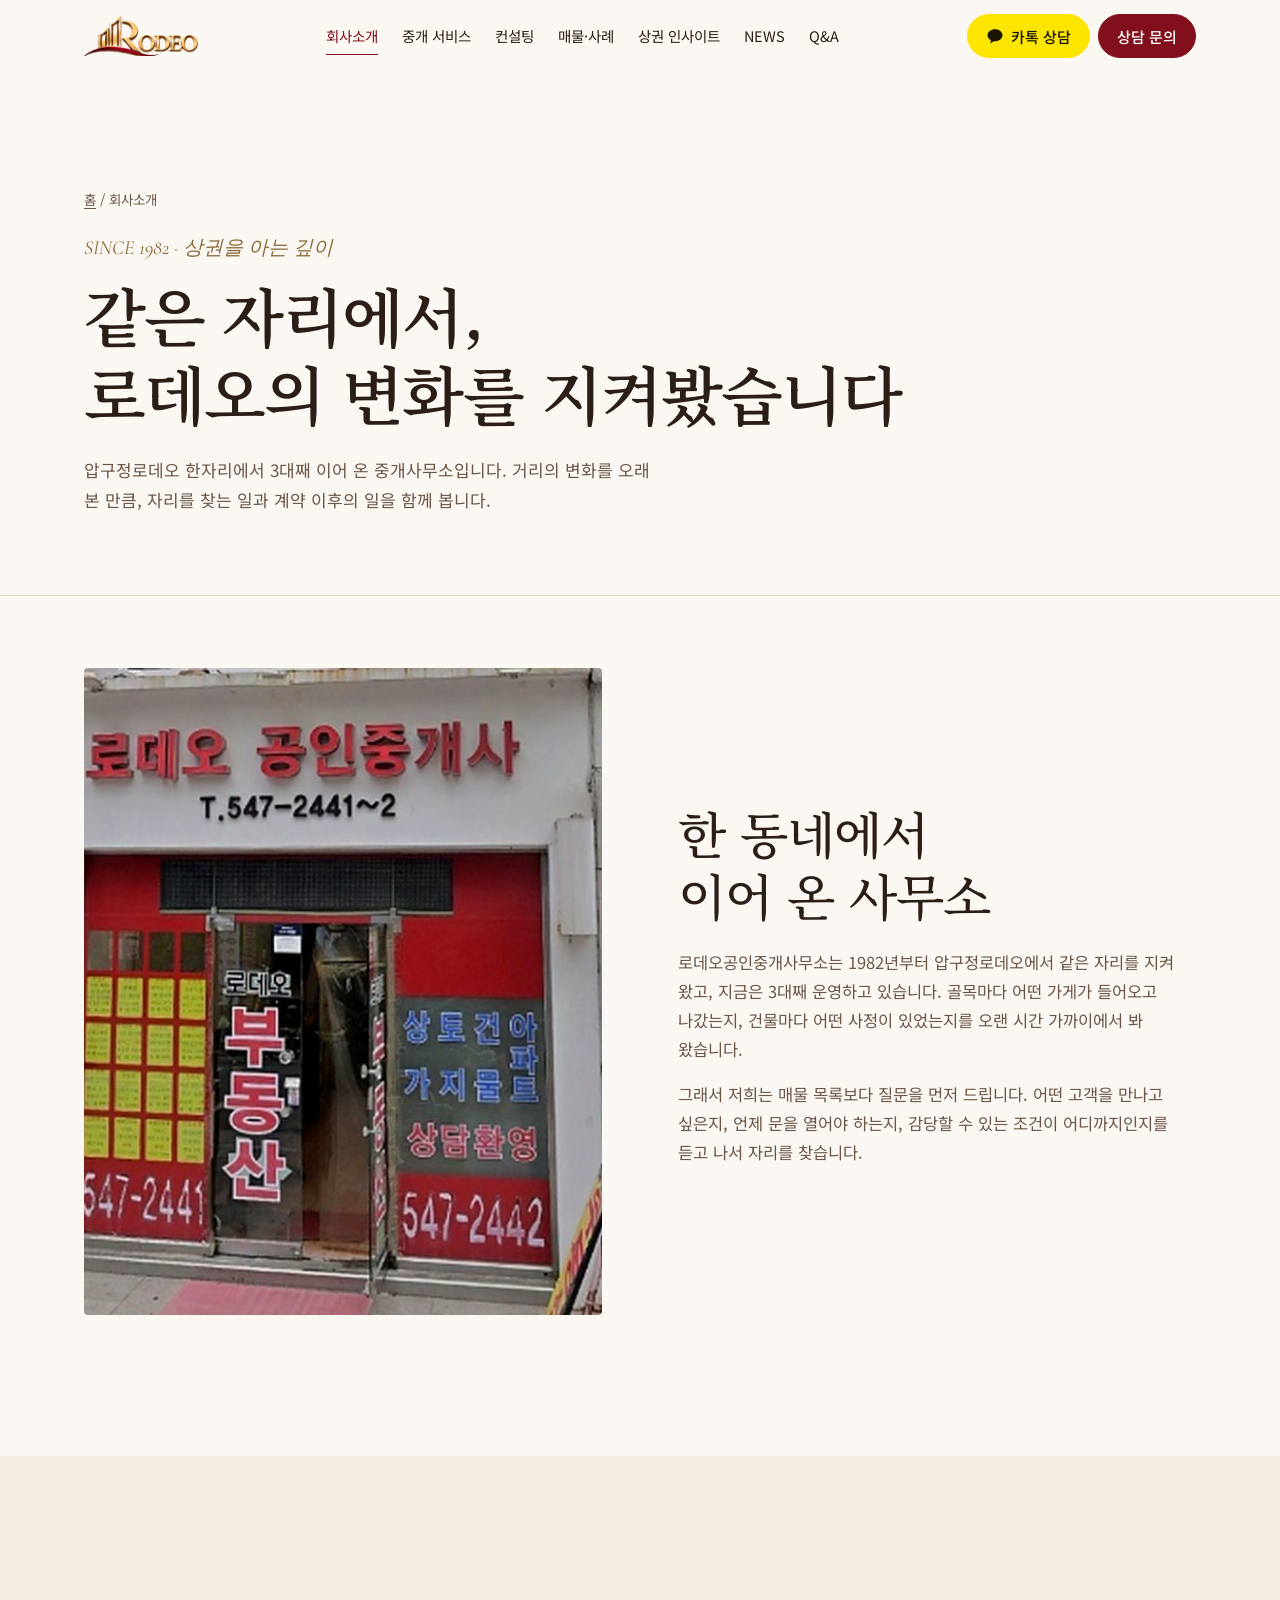
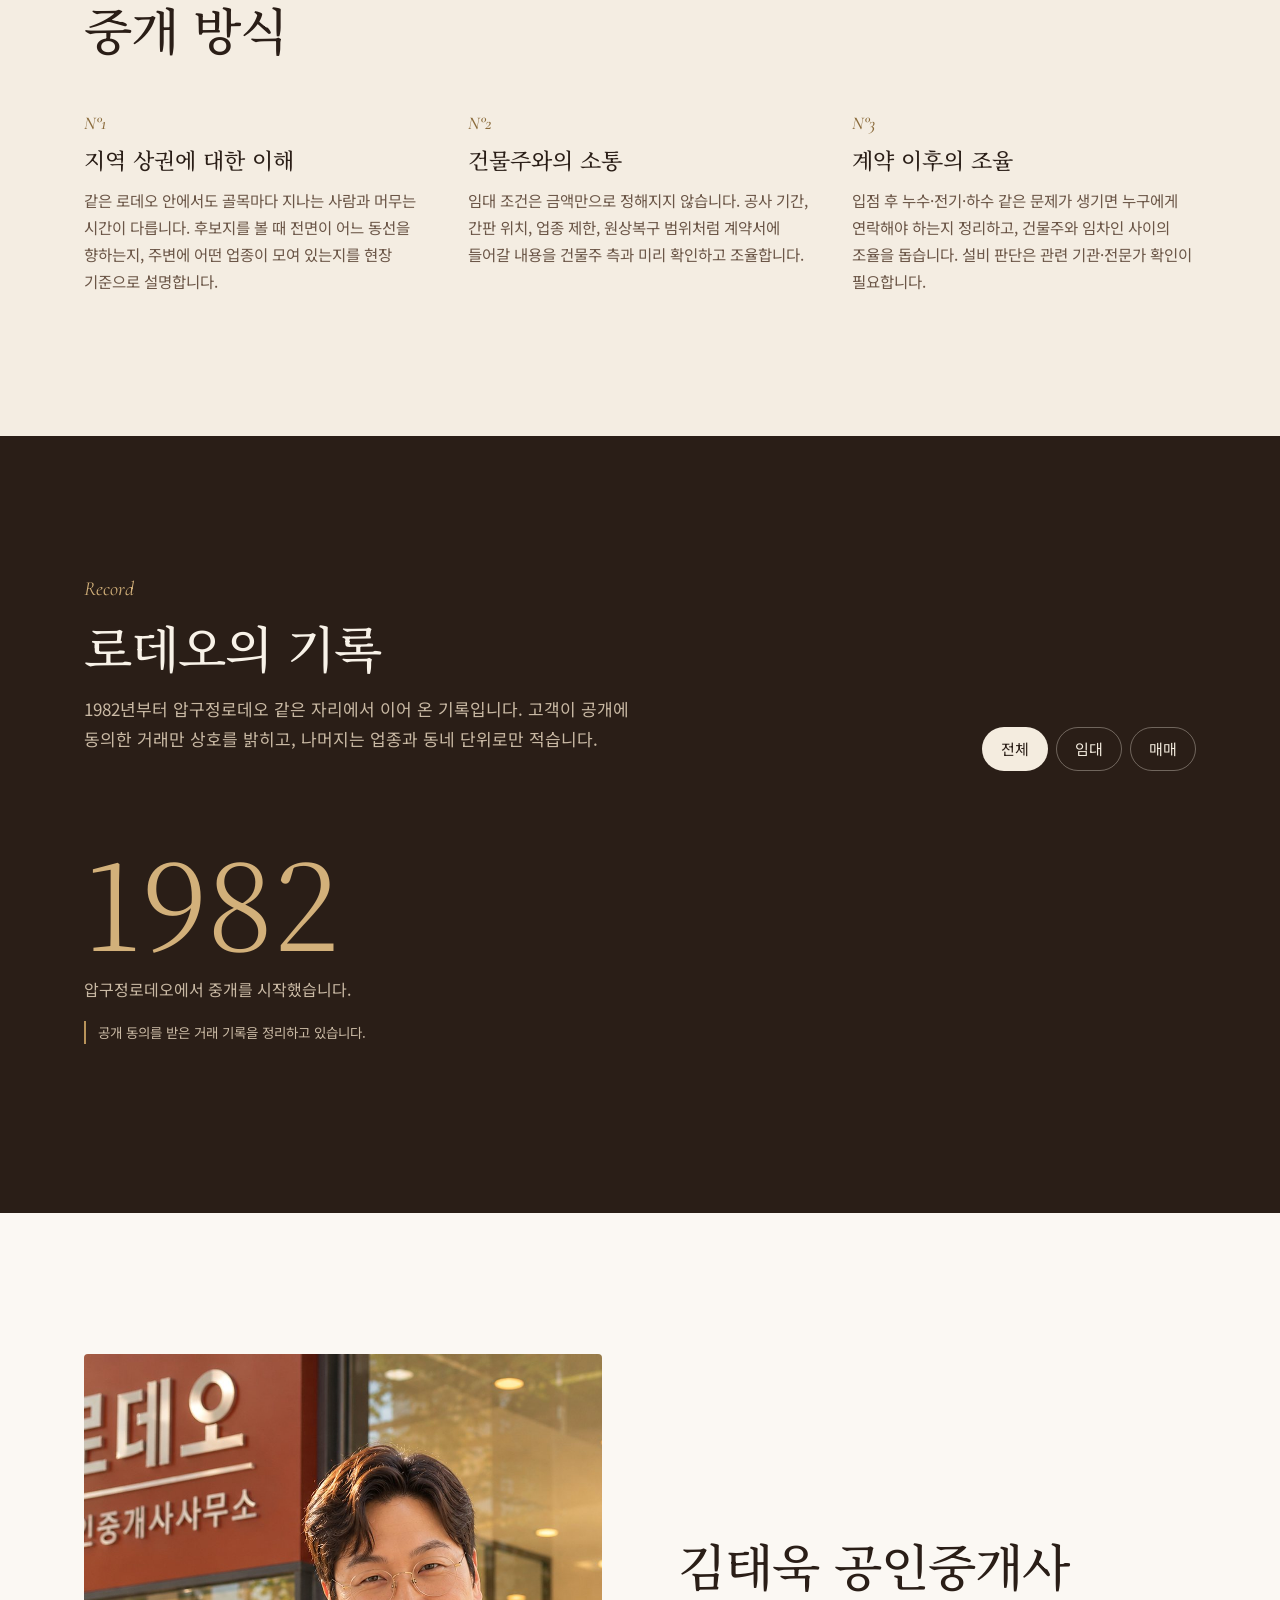
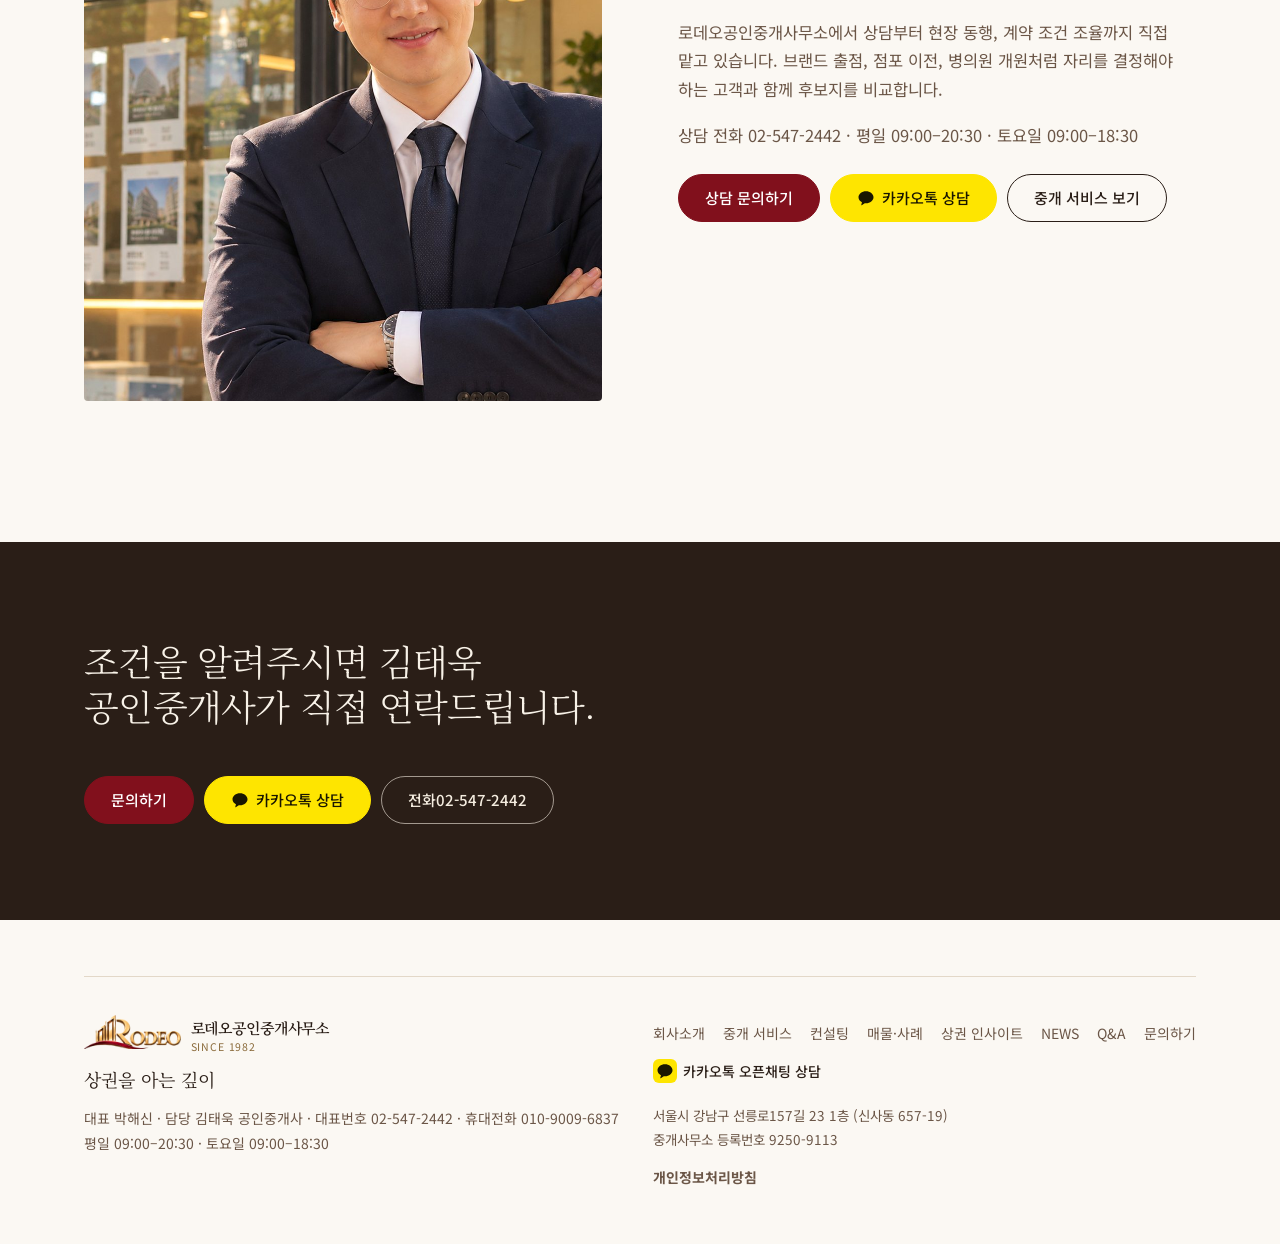
==== commit fa0fef06: "NEWS·Q&A 페이지 추가: 자주 묻는 질문 아코디언, 질문 접수(질문 탭), 부동산 소식+현장의 한마디 Co-Authored-By: Claude Opus 5.5 <noreply" ====
--- a/about.html
+++ b/about.html
@@ -13,10 +13,10 @@
 <body data-page="about">
 <header class="site" id="top"><div class="wrap hd">
  <a class="logo" href="index.html" aria-label="로데오공인중개사무소 홈"><img src="media/logo-rodeo.png" alt="RODEO" width="114" height="40"><span class="lt"><span data-site="name">로데오공인중개사무소</span><small data-site="since">SINCE 1982</small></span></a>
- <nav class="main" aria-label="주 메뉴"><a href="about.html" aria-current=page>회사소개</a><a href="services.html">중개 서비스</a><a href="consulting.html">상권·계약 컨설팅</a><a href="projects.html">매물·중개 사례</a><a href="insights.html">상권 인사이트</a><a href="contact.html">문의하기</a></nav>
+ <nav class="main" aria-label="주 메뉴"><a href="about.html" aria-current=page>회사소개</a><a href="services.html">중개 서비스</a><a href="consulting.html">컨설팅</a><a href="projects.html">매물·사례</a><a href="insights.html">상권 인사이트</a><a href="news.html">NEWS</a><a href="qna.html">Q&amp;A</a></nav>
  <div class="hd-r"><a class="btn kakao" data-kakao href="https://open.kakao.com/o/se3nXtYi" target="_blank" rel="noopener"><svg class="ki" viewBox="0 0 24 24" aria-hidden="true"><path d="M12 3C6.5 3 2 6.6 2 11c0 2.8 1.8 5.3 4.6 6.7L5.7 21.2c-.1.3.3.6.6.4l4.1-2.7c.5.1 1 .1 1.6.1 5.5 0 10-3.6 10-8S17.5 3 12 3z" fill="currentColor"/></svg><span>카톡 상담</span></a><a class="btn cta" href="contact.html">상담 문의</a><button class="menu-btn" id="menuBtn" aria-expanded="false" aria-controls="drawer">메뉴</button></div>
 </div></header>
-<div class="drawer" id="drawer"><a href="index.html">홈</a><a href="about.html" aria-current=page>회사소개</a><a href="services.html">중개 서비스</a><a href="consulting.html">상권·계약 컨설팅</a><a href="projects.html">매물·중개 사례</a><a href="insights.html">상권 인사이트</a><a href="contact.html">문의하기</a><a class="btn kakao" data-kakao href="https://open.kakao.com/o/se3nXtYi" target="_blank" rel="noopener"><svg class="ki" viewBox="0 0 24 24" aria-hidden="true"><path d="M12 3C6.5 3 2 6.6 2 11c0 2.8 1.8 5.3 4.6 6.7L5.7 21.2c-.1.3.3.6.6.4l4.1-2.7c.5.1 1 .1 1.6.1 5.5 0 10-3.6 10-8S17.5 3 12 3z" fill="currentColor"/></svg><span>카카오톡으로 상담하기</span></a><a class="btn cta" href="contact.html">상담 문의</a></div>
+<div class="drawer" id="drawer"><a href="index.html">홈</a><a href="about.html" aria-current=page>회사소개</a><a href="services.html">중개 서비스</a><a href="consulting.html">컨설팅</a><a href="projects.html">매물·사례</a><a href="insights.html">상권 인사이트</a><a href="news.html">NEWS</a><a href="qna.html">Q&amp;A</a><a href="contact.html">문의하기</a><a class="btn kakao" data-kakao href="https://open.kakao.com/o/se3nXtYi" target="_blank" rel="noopener"><svg class="ki" viewBox="0 0 24 24" aria-hidden="true"><path d="M12 3C6.5 3 2 6.6 2 11c0 2.8 1.8 5.3 4.6 6.7L5.7 21.2c-.1.3.3.6.6.4l4.1-2.7c.5.1 1 .1 1.6.1 5.5 0 10-3.6 10-8S17.5 3 12 3z" fill="currentColor"/></svg><span>카카오톡으로 상담하기</span></a><a class="btn cta" href="contact.html">상담 문의</a></div>
 <main>
 <header class="phead" id="phead"><div class="wrap">
 <p class="crumb"><a href="index.html">홈</a> / 회사소개</p>
@@ -43,7 +43,7 @@
 </main>
 <footer><div class="wrap"><div class="ft">
  <div><a class="logo" href="index.html" aria-label="로데오공인중개사무소 홈"><img src="media/logo-rodeo.png" alt="RODEO" width="114" height="40"><span class="lt"><span data-site="name">로데오공인중개사무소</span><small data-site="since">SINCE 1982</small></span></a><p class="slogan" data-site="slogan">상권을 아는 깊이</p><p>대표 <span data-site="representative">박해신</span> · 담당 <span data-site="broker">김태욱</span> 공인중개사 · 대표번호 <a data-tel href="tel:025472442" data-site="phone">02-547-2442</a> · 휴대전화 <span data-site="mobile">010-9009-6837</span><br><span data-site="hours">평일 09:00–20:30 · 토요일 09:00–18:30</span></p></div>
- <div><nav aria-label="하단 메뉴"><a href="about.html">회사소개</a><a href="services.html">중개 서비스</a><a href="consulting.html">상권·계약 컨설팅</a><a href="projects.html">매물·중개 사례</a><a href="insights.html">상권 인사이트</a><a href="contact.html">문의하기</a></nav><p><a class="klink" data-kakao href="https://open.kakao.com/o/se3nXtYi" target="_blank" rel="noopener"><svg class="ki" viewBox="0 0 24 24" aria-hidden="true"><path d="M12 3C6.5 3 2 6.6 2 11c0 2.8 1.8 5.3 4.6 6.7L5.7 21.2c-.1.3.3.6.6.4l4.1-2.7c.5.1 1 .1 1.6.1 5.5 0 10-3.6 10-8S17.5 3 12 3z" fill="currentColor"/></svg>카카오톡 오픈채팅 상담</a></p><p class="legal" id="legal"></p><p><a href="privacy.html"><b>개인정보처리방침</b></a></p></div>
+ <div><nav aria-label="하단 메뉴"><a href="about.html">회사소개</a><a href="services.html">중개 서비스</a><a href="consulting.html">컨설팅</a><a href="projects.html">매물·사례</a><a href="insights.html">상권 인사이트</a><a href="news.html">NEWS</a><a href="qna.html">Q&amp;A</a><a href="contact.html">문의하기</a></nav><p><a class="klink" data-kakao href="https://open.kakao.com/o/se3nXtYi" target="_blank" rel="noopener"><svg class="ki" viewBox="0 0 24 24" aria-hidden="true"><path d="M12 3C6.5 3 2 6.6 2 11c0 2.8 1.8 5.3 4.6 6.7L5.7 21.2c-.1.3.3.6.6.4l4.1-2.7c.5.1 1 .1 1.6.1 5.5 0 10-3.6 10-8S17.5 3 12 3z" fill="currentColor"/></svg>카카오톡 오픈채팅 상담</a></p><p class="legal" id="legal"></p><p><a href="privacy.html"><b>개인정보처리방침</b></a></p></div>
 </div></div></footer>
 <div class="bar"><a class="btn" data-tel href="tel:025472442">전화</a><a class="btn kakao" data-kakao href="https://open.kakao.com/o/se3nXtYi" target="_blank" rel="noopener"><svg class="ki" viewBox="0 0 24 24" aria-hidden="true"><path d="M12 3C6.5 3 2 6.6 2 11c0 2.8 1.8 5.3 4.6 6.7L5.7 21.2c-.1.3.3.6.6.4l4.1-2.7c.5.1 1 .1 1.6.1 5.5 0 10-3.6 10-8S17.5 3 12 3z" fill="currentColor"/></svg><span>카톡 상담</span></a><a class="btn cta" href="contact.html">상담 신청</a></div>
 <script src="assets/site.js"></script>
--- a/assets/site.css
+++ b/assets/site.css
@@ -282,7 +282,7 @@
 .btn.kakao{background:#FEE500;border-color:#FEE500;color:#191600;gap:7px}.btn.kakao:hover{background:#F5DC00;border-color:#F5DC00;color:#191600}
 .ki{width:18px;height:18px;flex:none}
 nav.main{gap:24px}nav.main a{white-space:nowrap;font-size:14.5px}.hd-r{gap:8px}.hd-r .btn{padding:0 18px;min-height:44px}
-@media(max-width:1300px){header.site .logo .lt{display:none}}
+@media(max-width:1560px){header.site .logo .lt{display:none}}
 @media(max-width:1120px){nav.main,.hd-r .btn{display:none}.menu-btn{display:inline-flex;align-items:center}
  .hd-r .btn.kakao{display:inline-flex}
  .bar{display:grid;grid-template-columns:.8fr 1.1fr 1.1fr;gap:8px;position:fixed;left:0;right:0;bottom:0;z-index:18;padding:10px 14px calc(10px + env(safe-area-inset-bottom));background:var(--bg);border-top:1px solid var(--line)}
@@ -339,4 +339,35 @@
 @media(max-width:600px){.mrow{grid-template-columns:minmax(0,1fr);gap:12px}.mrow .mo{font-size:34px}}
 @media(prefers-reduced-motion:reduce){.mrow{opacity:1;transform:none;animation:none}.yr{transition:none}}
 
+
+.chips2{display:flex;flex-wrap:wrap;gap:8px;margin-bottom:28px}
+.chips2 button{min-height:44px;padding:0 18px;border-radius:999px;border:1px solid var(--line);background:none;color:var(--ink);font:15px var(--sans);cursor:pointer}
+.chips2 button[aria-pressed=true]{background:var(--ink);color:var(--bg);border-color:var(--ink)}
+.nlist{list-style:none;margin:0;padding:0;border-top:1px solid var(--ink)}
+.nitem a{display:grid;grid-template-columns:120px minmax(0,1fr) 28px;gap:24px;padding:26px 0;border-bottom:1px solid var(--line);transition:background .25s,padding .25s}
+.nitem a:hover{background:var(--bg2);padding-left:12px}
+.nitem time{font:400 15px var(--sans);color:var(--soft)}.nitem .cat{display:inline-block;font-size:12.5px;font-weight:500;border-radius:999px;padding:3px 10px;margin-bottom:8px;background:var(--bg2);color:var(--ink)}
+.cat.policy{background:#E7ECF7;color:#1E3A6E}.cat.incident{background:#F6E1E1;color:#81101C}.cat.market{background:#EEE7D9;color:#5A4320}.cat.presale{background:#E6F1E8;color:#24451C}.cat.rodeo{background:#2A1E17;color:#F4ECDF}
+.nitem h3{font:500 21px/1.45 var(--serif);margin:0 0 6px}.nitem p{margin:0;color:var(--soft);font-size:15px}
+.nitem .op{margin-top:10px;font-size:14px;color:var(--ink);border-left:2px solid var(--gold);padding-left:10px}
+.nitem .ar{font:400 22px var(--latin);color:var(--gold-ink);align-self:center}
+.nempty b{display:block;font:300 clamp(56px,9vw,110px)/1 var(--latin);font-style:italic;color:var(--gold-ink)}.nempty p{color:var(--soft)}
+.opinion{margin:28px 0;background:#2A1E17;color:#F4ECDF;border-radius:12px;padding:24px 26px}
+.opinion .who{font:italic 400 18px var(--latin);color:#D2B07A;margin:0 0 8px}.opinion p{margin:0;font:400 18px/1.7 var(--serif)}
+.qtabs{display:flex;flex-wrap:wrap;gap:8px;margin-bottom:24px}
+.qtabs button{min-height:44px;padding:0 20px;border-radius:999px;border:1px solid var(--line);background:none;color:var(--ink);font:500 15px var(--sans);cursor:pointer}
+.qtabs button[aria-selected=true]{background:#2A1E17;color:#F4ECDF;border-color:#2A1E17}
+.faq{border-top:1px solid var(--ink)}
+.qa{border-bottom:1px solid var(--line);opacity:0;transform:translateY(12px);animation:cascade .5s cubic-bezier(.2,.7,.1,1) forwards}
+.qa button{all:unset;box-sizing:border-box;width:100%;display:grid;grid-template-columns:40px minmax(0,1fr) 28px;gap:12px;align-items:center;padding:22px 0;cursor:pointer;font:500 18px/1.5 var(--serif)}
+.qa button:focus-visible{outline:2px solid var(--cta);outline-offset:2px}
+.qa .qm{font:italic 500 22px var(--latin);color:var(--gold-ink)}
+.qa .pm{justify-self:end;width:22px;height:22px;position:relative}.qa .pm::before,.qa .pm::after{content:"";position:absolute;left:3px;right:3px;top:10px;height:2px;background:var(--ink);transition:transform .3s}
+.qa .pm::after{transform:rotate(90deg)}.qa.open .pm::after{transform:rotate(0)}
+.qa .ans{display:grid;grid-template-rows:0fr;transition:grid-template-rows .4s cubic-bezier(.2,.7,.1,1)}.qa.open .ans{grid-template-rows:1fr}
+.qa .ans>div{overflow:hidden}.qa .ans p{margin:0 0 22px 52px;color:var(--soft);font-size:16px;max-width:44em}
+.qa .ans .by{font-size:13.5px;color:var(--gold-ink);margin-top:-14px}
+@media(max-width:600px){.nitem a{grid-template-columns:minmax(0,1fr)}.nitem .ar{display:none}.qa .ans p{margin-left:0}}
+@media(prefers-reduced-motion:reduce){.qa{opacity:1;transform:none;animation:none}.qa .ans{transition:none}}
+
 .emblem{width:88px;height:auto;margin-bottom:12px;border-radius:8px}
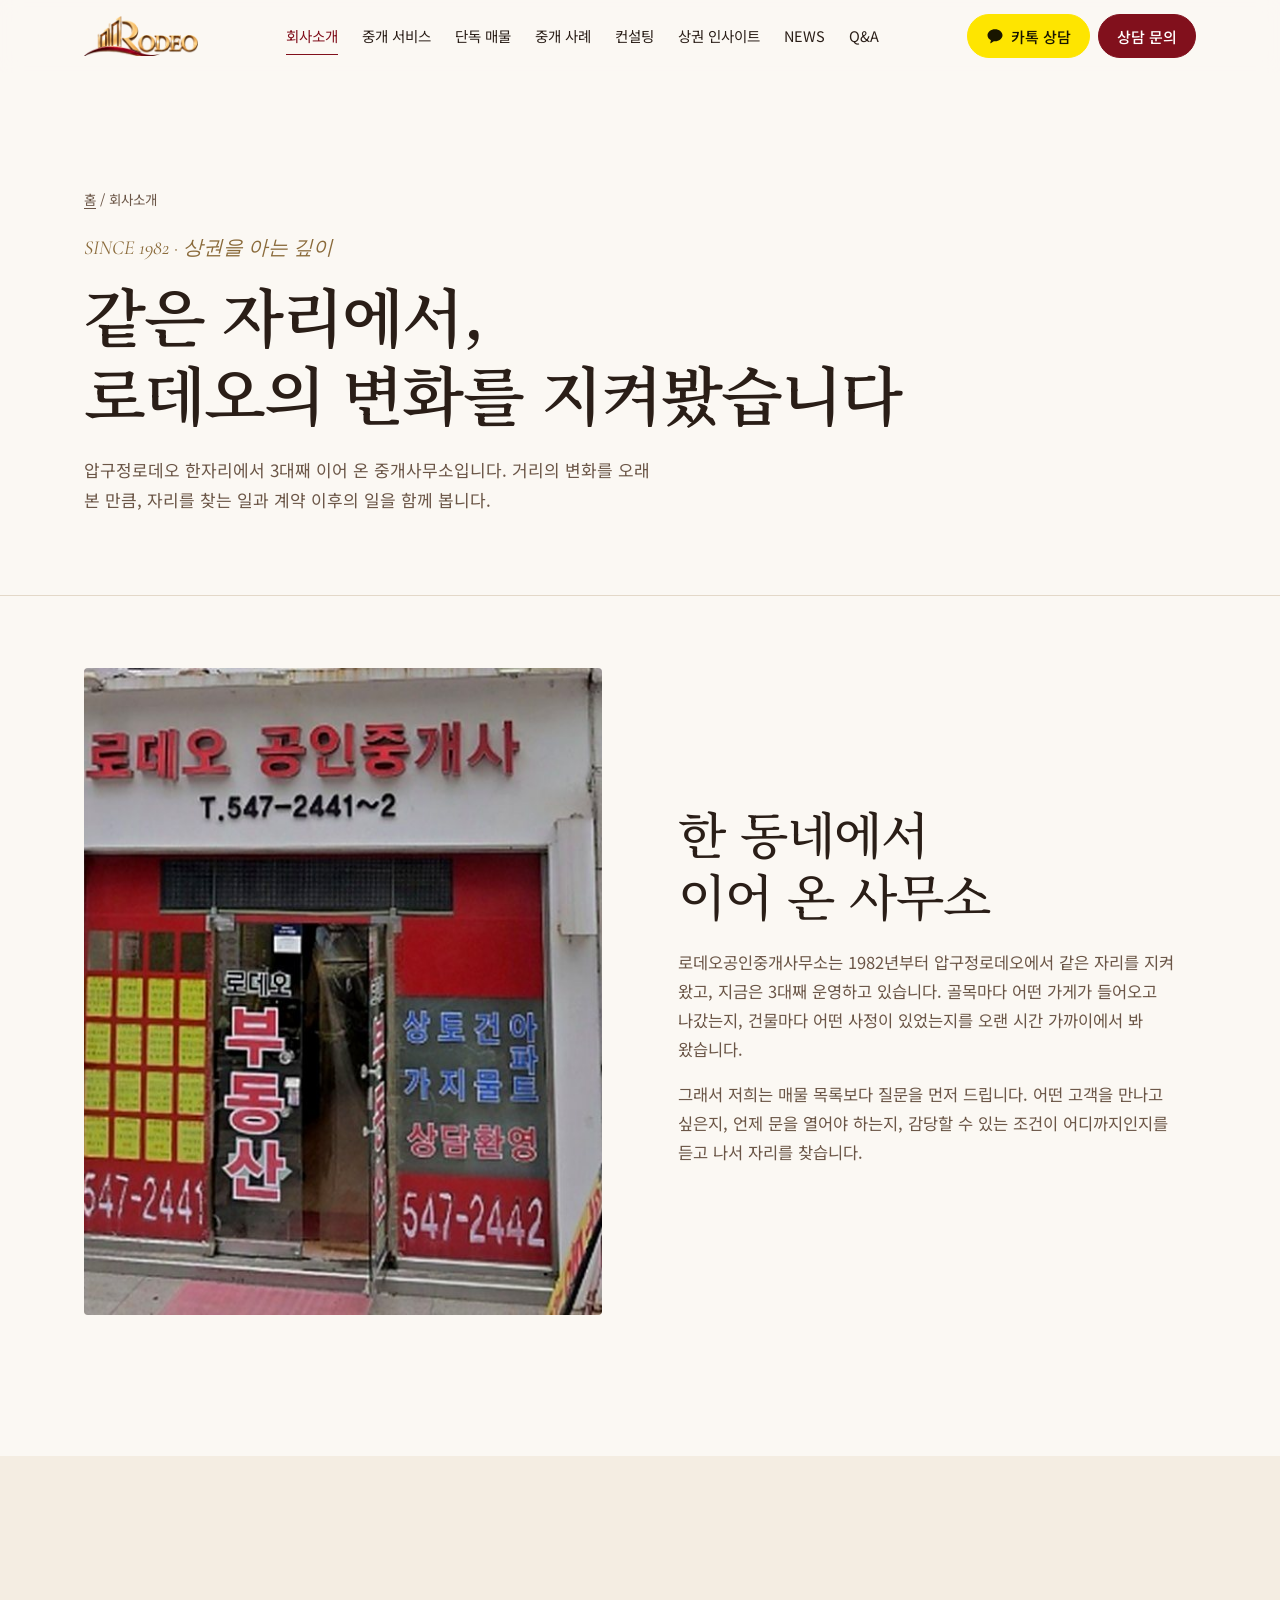
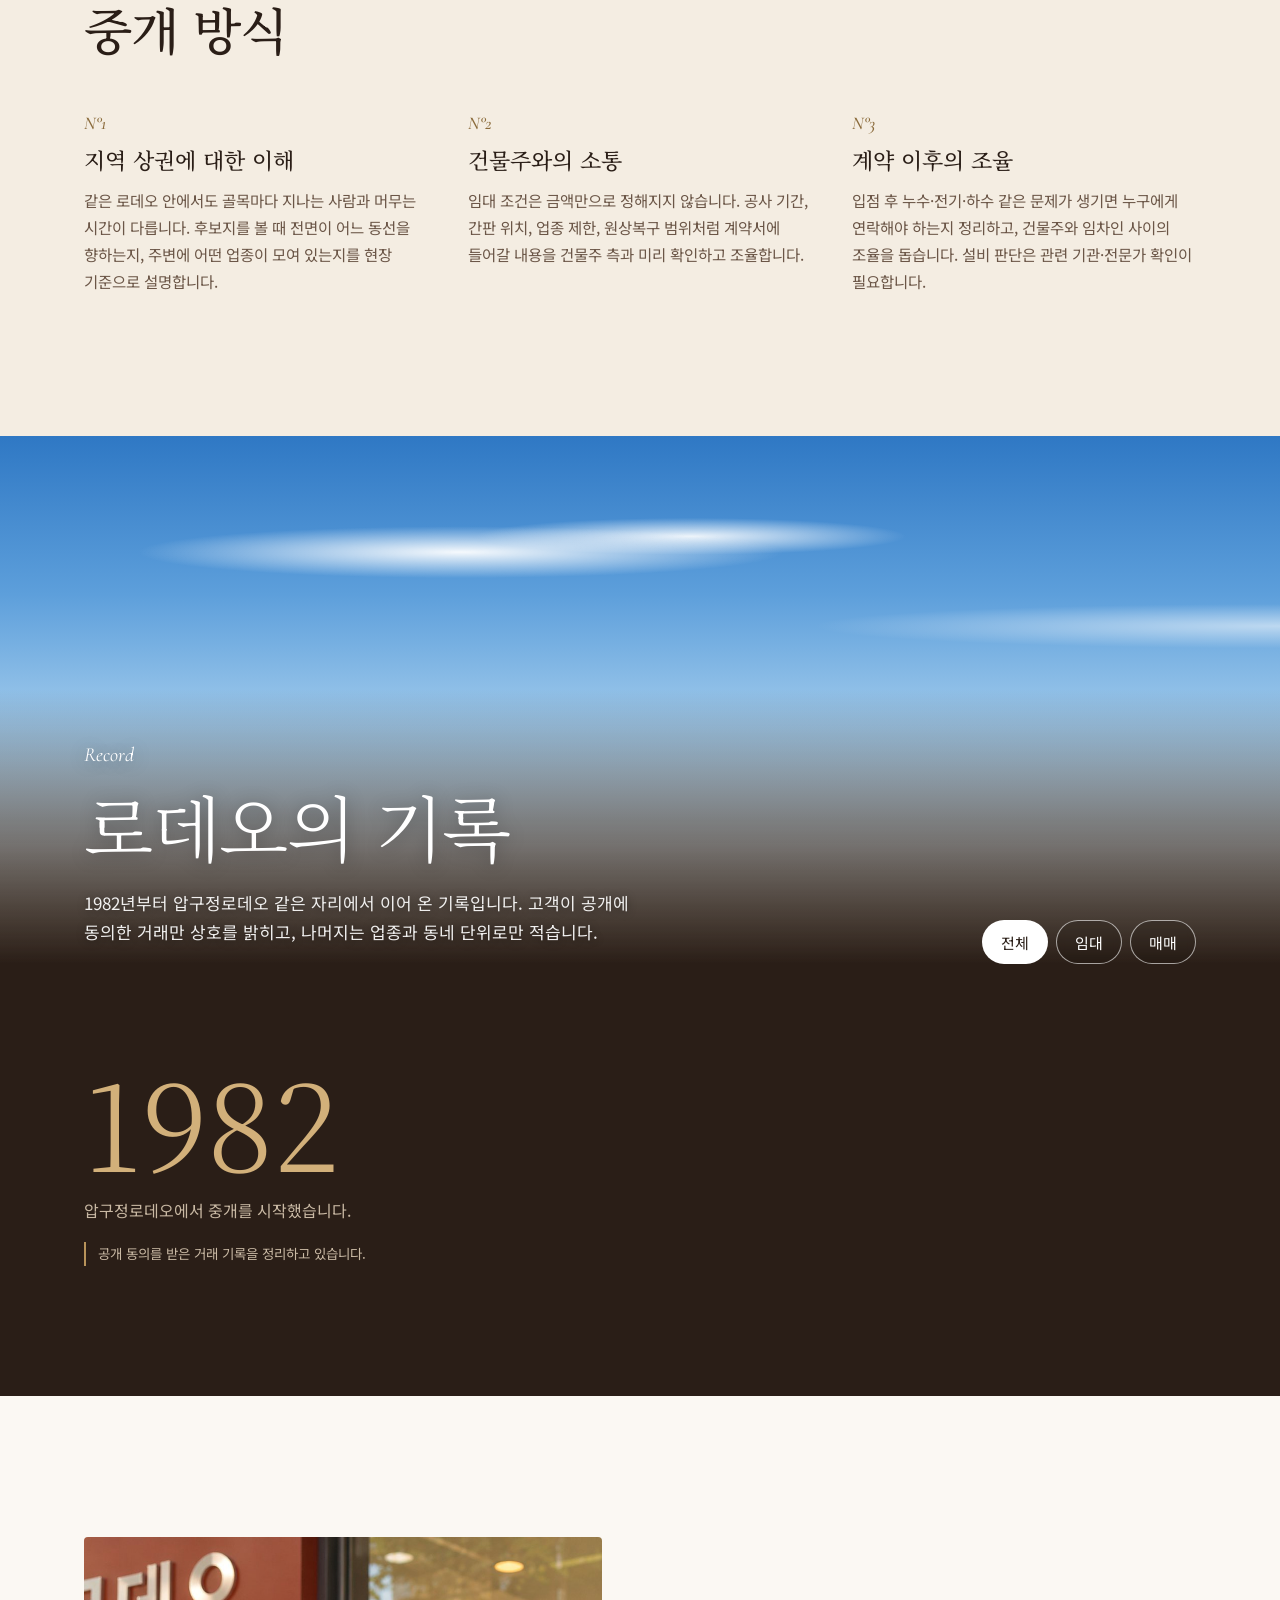
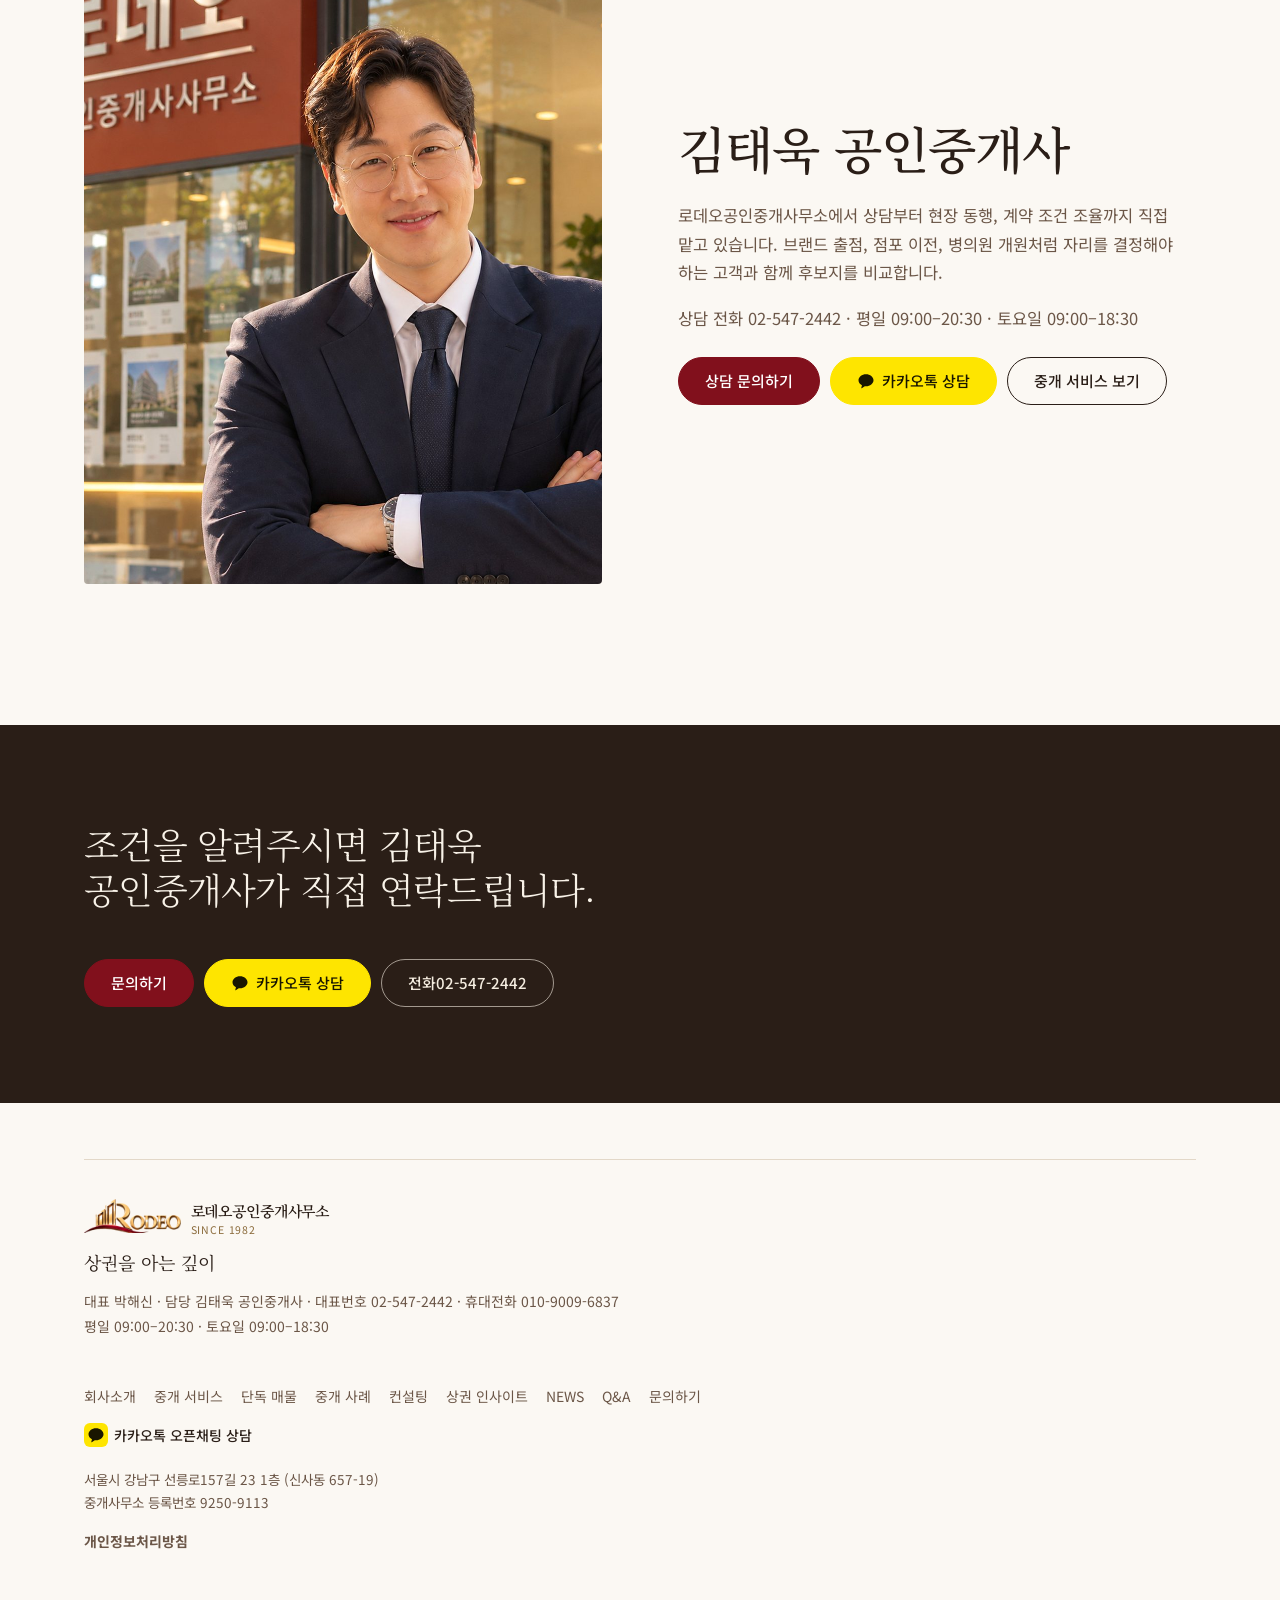
==== commit d79aa342: "Add exclusive listings page, admin guide, sky/photo background for history, case reviews Co-Authored" ====
--- a/about.html
+++ b/about.html
@@ -13,10 +13,10 @@
 <body data-page="about">
 <header class="site" id="top"><div class="wrap hd">
  <a class="logo" href="index.html" aria-label="로데오공인중개사무소 홈"><img src="media/logo-rodeo.png" alt="RODEO" width="114" height="40"><span class="lt"><span data-site="name">로데오공인중개사무소</span><small data-site="since">SINCE 1982</small></span></a>
- <nav class="main" aria-label="주 메뉴"><a href="about.html" aria-current=page>회사소개</a><a href="services.html">중개 서비스</a><a href="consulting.html">컨설팅</a><a href="projects.html">매물·사례</a><a href="insights.html">상권 인사이트</a><a href="news.html">NEWS</a><a href="qna.html">Q&amp;A</a></nav>
+ <nav class="main" aria-label="주 메뉴"><a href="about.html" aria-current=page>회사소개</a><a href="services.html">중개 서비스</a><a href="listings.html">단독 매물</a><a href="projects.html">중개 사례</a><a href="consulting.html">컨설팅</a><a href="insights.html">상권 인사이트</a><a href="news.html">NEWS</a><a href="qna.html">Q&amp;A</a></nav>
  <div class="hd-r"><a class="btn kakao" data-kakao href="https://open.kakao.com/o/se3nXtYi" target="_blank" rel="noopener"><svg class="ki" viewBox="0 0 24 24" aria-hidden="true"><path d="M12 3C6.5 3 2 6.6 2 11c0 2.8 1.8 5.3 4.6 6.7L5.7 21.2c-.1.3.3.6.6.4l4.1-2.7c.5.1 1 .1 1.6.1 5.5 0 10-3.6 10-8S17.5 3 12 3z" fill="currentColor"/></svg><span>카톡 상담</span></a><a class="btn cta" href="contact.html">상담 문의</a><button class="menu-btn" id="menuBtn" aria-expanded="false" aria-controls="drawer">메뉴</button></div>
 </div></header>
-<div class="drawer" id="drawer"><a href="index.html">홈</a><a href="about.html" aria-current=page>회사소개</a><a href="services.html">중개 서비스</a><a href="consulting.html">컨설팅</a><a href="projects.html">매물·사례</a><a href="insights.html">상권 인사이트</a><a href="news.html">NEWS</a><a href="qna.html">Q&amp;A</a><a href="contact.html">문의하기</a><a class="btn kakao" data-kakao href="https://open.kakao.com/o/se3nXtYi" target="_blank" rel="noopener"><svg class="ki" viewBox="0 0 24 24" aria-hidden="true"><path d="M12 3C6.5 3 2 6.6 2 11c0 2.8 1.8 5.3 4.6 6.7L5.7 21.2c-.1.3.3.6.6.4l4.1-2.7c.5.1 1 .1 1.6.1 5.5 0 10-3.6 10-8S17.5 3 12 3z" fill="currentColor"/></svg><span>카카오톡으로 상담하기</span></a><a class="btn cta" href="contact.html">상담 문의</a></div>
+<div class="drawer" id="drawer"><a href="index.html">홈</a><a href="about.html" aria-current=page>회사소개</a><a href="services.html">중개 서비스</a><a href="listings.html">단독 매물</a><a href="projects.html">중개 사례</a><a href="consulting.html">컨설팅</a><a href="insights.html">상권 인사이트</a><a href="news.html">NEWS</a><a href="qna.html">Q&amp;A</a><a href="contact.html">문의하기</a><a class="btn kakao" data-kakao href="https://open.kakao.com/o/se3nXtYi" target="_blank" rel="noopener"><svg class="ki" viewBox="0 0 24 24" aria-hidden="true"><path d="M12 3C6.5 3 2 6.6 2 11c0 2.8 1.8 5.3 4.6 6.7L5.7 21.2c-.1.3.3.6.6.4l4.1-2.7c.5.1 1 .1 1.6.1 5.5 0 10-3.6 10-8S17.5 3 12 3z" fill="currentColor"/></svg><span>카카오톡으로 상담하기</span></a><a class="btn cta" href="contact.html">상담 문의</a></div>
 <main>
 <header class="phead" id="phead"><div class="wrap">
 <p class="crumb"><a href="index.html">홈</a> / 회사소개</p>
@@ -26,11 +26,14 @@
 </div></header>
 <section class="sec"><div class="wrap split"><div id="histImg"></div><div class="prose"><h2 id="histTitle"></h2><div id="histText"></div></div></div></section>
 <section class="sec tint"><div class="wrap"><h2 class="center-h">중개 방식</h2><div class="three" id="methods"></div></div></section>
-<section class="sec rec" id="record" aria-labelledby="recTitle"><div class="wrap">
+<section class="rec" id="record" aria-labelledby="recTitle">
+<div class="rec-hero sky" id="recHero"><div class="clouds" aria-hidden="true"></div><div class="wrap">
  <div class="rec-head"><div><p class="eyebrow">Record</p><h2 id="recTitle">로데오의 기록</h2><p class="lead" id="recIntro"></p></div>
   <div class="rec-filter" role="group" aria-label="거래 유형"><button type="button" data-deal="all" aria-pressed="true">전체</button><button type="button" data-deal="lease" aria-pressed="false">임대</button><button type="button" data-deal="sale" aria-pressed="false">매매</button></div></div>
  <p class="demo-banner" id="recDemo" hidden>디자인 확인용 예시 데이터입니다. 실제 거래가 아니며, 주소에서 #record-demo 를 지우면 사라집니다.</p>
  <div class="years" role="tablist" aria-label="연도" id="years"></div>
+</div><p class="credit" id="recCredit"></p></div>
+<div class="wrap rec-body">
  <p class="ysum" id="ysum" aria-live="polite"></p>
  <ol class="ledger" id="ledger"></ol>
  <div class="rec-empty" id="recEmpty" hidden><b id="foundYear">1982</b><p id="foundText">압구정로데오에서 중개를 시작했습니다.</p><p class="note">공개 동의를 받은 거래 기록을 정리하고 있습니다.</p></div>
@@ -43,7 +46,7 @@
 </main>
 <footer><div class="wrap"><div class="ft">
  <div><a class="logo" href="index.html" aria-label="로데오공인중개사무소 홈"><img src="media/logo-rodeo.png" alt="RODEO" width="114" height="40"><span class="lt"><span data-site="name">로데오공인중개사무소</span><small data-site="since">SINCE 1982</small></span></a><p class="slogan" data-site="slogan">상권을 아는 깊이</p><p>대표 <span data-site="representative">박해신</span> · 담당 <span data-site="broker">김태욱</span> 공인중개사 · 대표번호 <a data-tel href="tel:025472442" data-site="phone">02-547-2442</a> · 휴대전화 <span data-site="mobile">010-9009-6837</span><br><span data-site="hours">평일 09:00–20:30 · 토요일 09:00–18:30</span></p></div>
- <div><nav aria-label="하단 메뉴"><a href="about.html">회사소개</a><a href="services.html">중개 서비스</a><a href="consulting.html">컨설팅</a><a href="projects.html">매물·사례</a><a href="insights.html">상권 인사이트</a><a href="news.html">NEWS</a><a href="qna.html">Q&amp;A</a><a href="contact.html">문의하기</a></nav><p><a class="klink" data-kakao href="https://open.kakao.com/o/se3nXtYi" target="_blank" rel="noopener"><svg class="ki" viewBox="0 0 24 24" aria-hidden="true"><path d="M12 3C6.5 3 2 6.6 2 11c0 2.8 1.8 5.3 4.6 6.7L5.7 21.2c-.1.3.3.6.6.4l4.1-2.7c.5.1 1 .1 1.6.1 5.5 0 10-3.6 10-8S17.5 3 12 3z" fill="currentColor"/></svg>카카오톡 오픈채팅 상담</a></p><p class="legal" id="legal"></p><p><a href="privacy.html"><b>개인정보처리방침</b></a></p></div>
+ <div><nav aria-label="하단 메뉴"><a href="about.html">회사소개</a><a href="services.html">중개 서비스</a><a href="listings.html">단독 매물</a><a href="projects.html">중개 사례</a><a href="consulting.html">컨설팅</a><a href="insights.html">상권 인사이트</a><a href="news.html">NEWS</a><a href="qna.html">Q&amp;A</a><a href="contact.html">문의하기</a></nav><p><a class="klink" data-kakao href="https://open.kakao.com/o/se3nXtYi" target="_blank" rel="noopener"><svg class="ki" viewBox="0 0 24 24" aria-hidden="true"><path d="M12 3C6.5 3 2 6.6 2 11c0 2.8 1.8 5.3 4.6 6.7L5.7 21.2c-.1.3.3.6.6.4l4.1-2.7c.5.1 1 .1 1.6.1 5.5 0 10-3.6 10-8S17.5 3 12 3z" fill="currentColor"/></svg>카카오톡 오픈채팅 상담</a></p><p class="legal" id="legal"></p><p><a href="privacy.html"><b>개인정보처리방침</b></a></p></div>
 </div></div></footer>
 <div class="bar"><a class="btn" data-tel href="tel:025472442">전화</a><a class="btn kakao" data-kakao href="https://open.kakao.com/o/se3nXtYi" target="_blank" rel="noopener"><svg class="ki" viewBox="0 0 24 24" aria-hidden="true"><path d="M12 3C6.5 3 2 6.6 2 11c0 2.8 1.8 5.3 4.6 6.7L5.7 21.2c-.1.3.3.6.6.4l4.1-2.7c.5.1 1 .1 1.6.1 5.5 0 10-3.6 10-8S17.5 3 12 3z" fill="currentColor"/></svg><span>카톡 상담</span></a><a class="btn cta" href="contact.html">상담 신청</a></div>
 <script src="assets/site.js"></script>
--- a/assets/site.css
+++ b/assets/site.css
@@ -354,6 +354,108 @@
 .nempty b{display:block;font:300 clamp(56px,9vw,110px)/1 var(--latin);font-style:italic;color:var(--gold-ink)}.nempty p{color:var(--soft)}
 .opinion{margin:28px 0;background:#2A1E17;color:#F4ECDF;border-radius:12px;padding:24px 26px}
 .opinion .who{font:italic 400 18px var(--latin);color:#D2B07A;margin:0 0 8px}.opinion p{margin:0;font:400 18px/1.7 var(--serif)}
+.streetph{display:block;position:relative;margin-top:clamp(40px,6vw,72px);height:clamp(260px,42vw,560px);background:var(--bg) center 40%/cover no-repeat;color:#fff;text-decoration:none}
+.streetph::after{content:"";position:absolute;inset:0;background:linear-gradient(180deg,rgba(0,0,0,0) 45%,rgba(20,14,10,.55))}
+.sp-cap{position:absolute;z-index:1;left:0;right:0;bottom:0;max-width:var(--max,1200px);margin:0 auto;padding:0 clamp(20px,4vw,48px) 28px;display:flex;justify-content:space-between;align-items:flex-end;gap:12px}
+.sp-cap b{font:500 clamp(22px,2.6vw,34px)/1.3 var(--serif)}.sp-cap span{font-size:15px;border-bottom:1px solid rgba(255,255,255,.7);padding-bottom:2px}
+.streetph:hover .sp-cap span{border-color:#fff}.streetph:focus-visible{outline:3px solid #FEE500;outline-offset:-3px}
+.rec{background:#2A1E17;color:#F4ECDF;overflow:hidden}
+.rec-hero{position:relative;padding:clamp(200px,24vw,340px) 0 0;background:linear-gradient(180deg,rgba(42,30,23,0) 48%,rgba(42,30,23,.5) 72%,#2A1E17 100%),var(--bg) center 38%/cover no-repeat}
+.rec-hero.sky{--bg:linear-gradient(180deg,#2F78C4 0%,#5D9FDB 30%,#A9D0EE 58%,#E4EEF2 78%,#E9DCC6 100%)}
+.rec-hero .wrap{position:relative;z-index:1}
+.rec-hero .rec-head h2,.rec-hero .eyebrow{text-shadow:0 2px 18px rgba(0,0,0,.35)}
+.rec-hero .rec-head h2{color:#fff;font-size:clamp(40px,5.6vw,76px)}.rec-hero .eyebrow{color:#fff}
+.rec-hero .lead{color:rgba(255,255,255,.92);text-shadow:0 1px 10px rgba(0,0,0,.45);max-width:560px}
+.rec-hero .rec-filter button{border-color:rgba(255,255,255,.6);color:#fff;background:rgba(20,14,10,.18);backdrop-filter:blur(4px)}
+.rec-hero .rec-filter button[aria-pressed=true]{background:#fff;color:#2A1E17}
+.rec-hero .years{margin-top:clamp(40px,8vw,110px);border-bottom-color:rgba(210,176,122,.5)}
+.rec-hero .credit{position:absolute;right:14px;top:12px;margin:0;font-size:11.5px;color:rgba(255,255,255,.75);z-index:1}
+.clouds{position:absolute;inset:0;pointer-events:none;opacity:0;transition:opacity .6s}
+.sky .clouds{opacity:1;background:radial-gradient(ellipse 18% 7% at 18% 22%,rgba(255,255,255,.95),transparent 70%),radial-gradient(ellipse 12% 5% at 27% 19%,rgba(255,255,255,.9),transparent 70%),radial-gradient(ellipse 22% 8% at 70% 15%,rgba(255,255,255,.9),transparent 70%),radial-gradient(ellipse 14% 5% at 80% 20%,rgba(255,255,255,.85),transparent 70%),radial-gradient(ellipse 26% 6% at 50% 36%,rgba(255,255,255,.55),transparent 70%);background-size:200% 100%;animation:drift 90s linear infinite}
+@keyframes drift{from{background-position:0 0}to{background-position:-100% 0}}
+.rec-body{padding-top:28px;padding-bottom:clamp(64px,8vw,110px)}
+@media(prefers-reduced-motion:reduce){.sky .clouds{animation:none}}
+.lcards{display:grid;grid-template-columns:repeat(auto-fill,minmax(300px,1fr));gap:28px}
+.lcard{display:block;color:inherit;text-decoration:none;background:#fff;border-radius:14px;overflow:hidden;box-shadow:0 1px 0 rgba(42,30,23,.08),0 12px 30px -18px rgba(42,30,23,.35)}
+.lcard .lph{position:relative;aspect-ratio:4/3;background:var(--bg2)}.lcard .lph img{width:100%;height:100%;object-fit:cover;display:block;transition:transform .6s cubic-bezier(.2,.7,.1,1)}
+.lcard:hover .ph img{transform:scale(1.04)}.lcard:focus-visible{outline:3px solid var(--cta);outline-offset:3px}
+.lbadges{position:absolute;left:14px;top:14px;display:flex;flex-wrap:wrap;align-items:flex-start;gap:6px;height:auto}
+.lbg{font:700 12.5px/1.3 var(--sans);white-space:nowrap;display:inline-block;padding:5px 10px;border-radius:999px;background:#2A1E17;color:#F4ECDF}
+.lbg.ex{background:#B8935A;color:#2A1E17}.lbg.st-negotiating{background:#FFF4C4;color:#5A4300}.lbg.st-closed{background:#ddd;color:#444}.lbg.draft{background:#81101C;color:#fff}
+.lcard .bd{padding:20px 22px 24px}.lcard .hl{font:500 14px var(--sans);color:var(--gold-ink);margin:0 0 6px}
+.lcard h3{font:500 21px/1.35 var(--serif);margin:0 0 12px}.lcard .price{font:700 17px var(--sans);margin:0 0 6px}.lcard .meta{color:var(--soft);font-size:14.5px;margin:0}
+.lempty{padding:40px 0;color:var(--soft)}
+.pv-banner{background:#FFF4C4;color:#4A3800;border-radius:10px;padding:14px 18px;margin:0 0 24px;font-size:15px}
+.pv-banner b{display:block;margin-bottom:4px}
+.ldet{border-top:1px solid var(--line);scroll-margin-top:80px}
+.ldet-grid{display:grid;grid-template-columns:minmax(0,1.35fr) minmax(0,1fr);gap:clamp(28px,4vw,56px);align-items:start}
+.gal .main{all:unset;box-sizing:border-box;display:block;width:100%;cursor:zoom-in;border-radius:12px;overflow:hidden;aspect-ratio:4/3;background:var(--bg2)}
+.gal .main img{width:100%;height:100%;object-fit:cover;display:block}.gal .main:focus-visible{outline:3px solid var(--cta);outline-offset:3px}
+.gal .tn{display:grid;grid-template-columns:repeat(5,1fr);gap:8px;margin-top:8px}
+.gal .tn button{all:unset;box-sizing:border-box;cursor:pointer;aspect-ratio:4/3;border-radius:8px;overflow:hidden;opacity:.6;transition:opacity .2s;outline-offset:2px}
+.gal .tn button[aria-current=true]{opacity:1;box-shadow:0 0 0 2px var(--ink)}.gal .tn button:hover{opacity:1}.gal .tn button:focus-visible{outline:2px solid var(--cta)}
+.gal .tn img{width:100%;height:100%;object-fit:cover;display:block}
+.gal .poster-link{display:inline-block;margin-top:12px;font-size:14.5px}
+.ldet .hl{font:500 15px var(--sans);color:var(--gold-ink);margin:0 0 8px}.ldet h2{margin:0 0 12px}
+.ptiles{display:grid;grid-template-columns:repeat(3,1fr);gap:10px;margin:22px 0 10px}
+.ptile{background:#fff;border:1px solid var(--line);border-radius:12px;padding:14px 10px;text-align:center}
+.ptile span{display:block;font-size:13.5px;color:var(--soft);margin-bottom:4px}.ptile b{font:700 clamp(18px,2vw,24px) var(--sans)}
+.prow{display:grid;grid-template-columns:1fr 1fr;gap:10px}
+.prow div{background:var(--bg2);border-radius:12px;padding:12px 16px;display:flex;justify-content:space-between;align-items:center;gap:8px;font-size:14px;color:var(--soft)}
+.prow b{font:700 17px var(--sans);color:var(--ink)}.prow b.gold{color:var(--gold-ink)}
+.chips{display:flex;flex-wrap:wrap;gap:8px;margin:18px 0 22px;padding:0;list-style:none}
+.chips li{border:1px solid var(--line);border-radius:999px;padding:6px 12px;font-size:14px}
+.ldet .acts{margin-top:6px}
+.ltable{width:100%;border-collapse:collapse;margin-top:8px;font-size:15.5px}
+.ltable th{width:34%;text-align:left;font-weight:500;color:var(--soft);padding:13px 16px;background:var(--bg2);border-bottom:1px solid var(--bg)}
+.ltable td{padding:13px 16px;border-bottom:1px solid var(--line)}.ltable td.miss{color:#81101C}
+.ldet-info{display:grid;grid-template-columns:minmax(0,1.35fr) minmax(0,1fr);gap:clamp(28px,4vw,56px);margin-top:clamp(36px,5vw,64px)}
+.office{background:#2A1E17;color:#F4ECDF;border-radius:14px;padding:22px 24px;margin-top:24px;font-size:14.5px;line-height:1.75}
+.office b{display:block;font:500 18px var(--serif);color:#fff;margin-bottom:6px}.office a{color:#F4ECDF}
+.adm{display:grid;grid-template-columns:repeat(auto-fit,minmax(320px,1fr));gap:24px}
+.admc{background:#fff;border-radius:14px;padding:28px;box-shadow:0 1px 0 rgba(42,30,23,.08)}
+.admc .no{font:400 40px/1 var(--serif);color:var(--gold-ink);margin:0 0 6px}.admc h2{font-size:22px;margin:0 0 8px}
+.admsteps{display:block;padding-left:20px;margin:18px 0 0;list-style:decimal}.admsteps li{display:list-item;margin:0 0 10px;padding:0;border:0}
+.review{display:grid;grid-template-columns:1fr 1fr;gap:16px;margin:16px 0}
+.review>div{background:#fff;border-radius:12px;padding:16px 18px}.review h4{margin:0 0 8px;font-size:15px}
+.review .pro h4{color:#24451C}.review .con h4{color:#81101C}
+@media(max-width:860px){.ldet-grid,.ldet-info{grid-template-columns:1fr}.review{grid-template-columns:1fr}}
+@media(max-width:520px){.ptiles{grid-template-columns:1fr 1fr 1fr;gap:6px}.ptile{padding:12px 4px}.prow{grid-template-columns:1fr}.gal .tn{grid-template-columns:repeat(5,1fr);gap:5px}}
+.sh{font:500 clamp(24px,2.6vw,32px)/1.3 var(--serif)!important;margin:0 0 22px}
+.qform{background:var(--bg);border-radius:12px;padding:clamp(22px,4vw,44px);max-width:900px;margin:0 auto}
+.qf-head{display:flex;flex-wrap:wrap;justify-content:space-between;align-items:baseline;gap:8px 20px;margin-bottom:18px}.qf-head .hint{margin:0}
+.seg{display:inline-flex;border:1px solid var(--line);border-radius:999px;padding:4px;gap:4px}
+.seg label{display:inline-flex;align-items:center;gap:6px;min-height:40px;padding:0 16px;border-radius:999px;cursor:pointer;font-size:15px}
+.seg input{accent-color:#81101C}.seg label:has(input:checked){background:var(--ink);color:var(--bg)}
+.qf-foot{display:flex;flex-wrap:wrap;align-items:center;gap:14px}.qf-foot .btn{min-width:200px}.qf-foot .status{margin:0}
+.bhead{display:flex;justify-content:space-between;align-items:baseline;gap:12px}.bcount{color:var(--soft);font-size:14.5px;margin:0}
+.board{border-top:2px solid var(--ink)}
+.board .brow{display:grid;grid-template-columns:64px 110px minmax(0,1fr) 90px 110px 64px;gap:12px;align-items:center;padding:16px 8px;border-bottom:1px solid var(--line);font-size:15px}
+.board .bth{font-size:13.5px;color:var(--soft);font-weight:500;padding:12px 8px}
+.bth span:nth-child(3){text-align:left}
+.brow .n,.brow .v,.brow .d,.brow .a{color:var(--soft);text-align:center;font-variant-numeric:tabular-nums}
+.brow .fd{font-size:13px;color:var(--gold-ink);text-align:center}
+.bitem>button{all:unset;box-sizing:border-box;width:100%;cursor:pointer}
+.bitem>button:hover .t{text-decoration:underline;text-underline-offset:4px}
+.bitem>button:focus-visible{outline:2px solid var(--cta);outline-offset:-2px}
+.brow .t{display:flex;align-items:center;gap:8px;min-width:0}.brow .t span.tx{overflow:hidden;text-overflow:ellipsis;white-space:nowrap}
+.badge{flex:none;font:700 11px var(--sans);letter-spacing:.02em;padding:2px 7px;border-radius:4px}
+.badge.new{background:#81101C;color:#fff}.badge.ans{background:#E6F1E8;color:#24451C}.badge.wait{background:var(--bg2);color:var(--soft)}
+.lock{flex:none;width:14px;height:14px;color:var(--soft)}
+.bdetail{display:grid;grid-template-rows:0fr;transition:grid-template-rows .35s cubic-bezier(.2,.7,.1,1);background:var(--bg2)}
+.bitem.open .bdetail{grid-template-rows:1fr}.bdetail>div{overflow:hidden}
+.bbody{padding:22px clamp(16px,6vw,84px) 26px}.bbody .qtxt{white-space:pre-wrap;margin:0 0 18px;font-size:16px}
+.bbody .ansbox{background:var(--bg);border-left:3px solid var(--gold);border-radius:6px;padding:16px 18px}
+.bbody .ansbox .who{font:500 14px var(--sans);color:var(--gold-ink);margin:0 0 6px}.bbody .ansbox p{margin:0;white-space:pre-wrap}
+.bbody .pend{color:var(--soft);font-size:14.5px;margin:0}
+.bitem.fresh{animation:flash 1.6s ease}
+@keyframes flash{0%{background:#FFF4C4}100%{background:transparent}}
+.bmore{text-align:center;margin-top:24px}.bmore .btn{min-width:220px}
+.bempty{color:var(--soft);padding:28px 8px}
+.askinfo .askacts{align-self:center}
+@media(max-width:760px){.board .bth{display:none}.board .brow{grid-template-columns:minmax(0,1fr) auto;grid-template-areas:"t t" "m v";gap:6px 12px;padding:16px 4px}
+ .brow .n{display:none}.brow .fd{display:none}.brow .t{grid-area:t}.brow .a,.brow .d{display:none}.brow .meta{grid-area:m;display:block!important;font-size:13px;color:var(--soft);text-align:left}.brow .v{grid-area:v;font-size:13px}}
+.brow .meta{display:none}
 .qtabs{display:flex;flex-wrap:wrap;gap:8px;margin-bottom:24px}
 .qtabs button{min-height:44px;padding:0 20px;border-radius:999px;border:1px solid var(--line);background:none;color:var(--ink);font:500 15px var(--sans);cursor:pointer}
 .qtabs button[aria-selected=true]{background:#2A1E17;color:#F4ECDF;border-color:#2A1E17}
